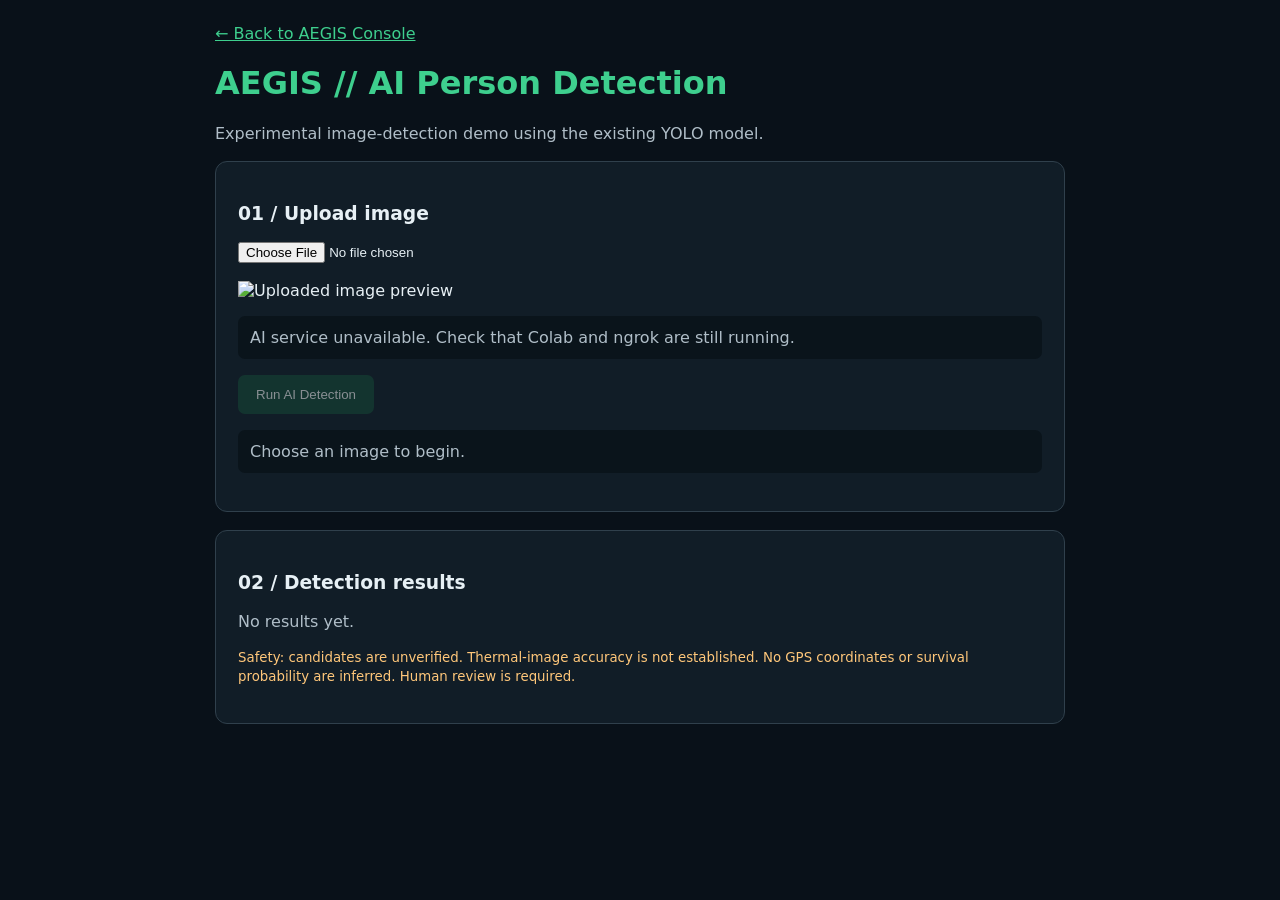
==== ai-detection.html @ dd6b2b3f "Create AI detection demo interface in HTML This HTML file provides a user interface for an AI person" ====
<!DOCTYPE html>
<html lang="en">
<head>
<meta charset="UTF-8">
<meta name="viewport" content="width=device-width, initial-scale=1">
<title>AEGIS | AI Detection Demo</title>
<style>
body{margin:0;background:#091119;color:#e7f0f5;font:16px system-ui,sans-serif;padding:24px}
main{max-width:850px;margin:auto}
.panel{background:#111d27;border:1px solid #30404c;border-radius:12px;padding:22px;margin:18px 0}
h1{color:#3ecf8e}p{color:#b0bec8}
button{background:#164c37;color:white;border:0;padding:12px 18px;border-radius:7px;cursor:pointer}
button:disabled{opacity:.5}
input{display:block;margin:16px 0;max-width:100%}
img{max-width:100%;max-height:450px;display:block;margin-top:18px}
.status{padding:12px;background:#0a141b;border-radius:7px;overflow-wrap:anywhere}
.candidate{border:1px solid #6b502e;background:#211a10;padding:14px;margin:12px 0;border-radius:8px}
small{color:#ffc77a}code{overflow-wrap:anywhere}
</style>
</head>
<body>
<main>
<a href="index.html" style="color:#3ecf8e">← Back to AEGIS Console</a>
<h1>AEGIS // AI Person Detection</h1>
<p>Experimental image-detection demo using the existing YOLO model.</p>

<div class="panel">
<h3>01 / Upload image</h3>
<input id="file" type="file" accept="image/*">
<img id="preview" hidden alt="Uploaded image preview">
<p id="health" class="status">Checking AI service…</p>
<button id="run" disabled>Run AI Detection</button>
<p id="status" class="status">Choose an image to begin.</p>
</div>

<div class="panel">
<h3>02 / Detection results</h3>
<p id="summary">No results yet.</p>
<div id="results"></div>
<p><small>Safety: candidates are unverified. Thermal-image accuracy is not established. No GPS coordinates or survival probability are inferred. Human review is required.</small></p>
</div>
</main>

<script>
const API = "https://slam-slapping-gusty.ngrok-free.dev";
const fileInput = document.getElementById("file");
const preview = document.getElementById("preview");
const run = document.getElementById("run");
const statusEl = document.getElementById("status");
const healthEl = document.getElementById("health");
let chosenFile = null;

async function checkHealth() {
  try {
    const response = await fetch(API + "/health");
    if (!response.ok) throw new Error("HTTP " + response.status);
    const data = await response.json();
    healthEl.textContent = data.detector_loaded
      ? "AI service online · Person detector loaded"
      : "API online, but detector is unavailable.";
  } catch (e) {
    healthEl.textContent =
      "AI service unavailable. Check that Colab and ngrok are still running.";
  }
}

fileInput.addEventListener("change", () => {
  chosenFile = fileInput.files[0] || null;
  document.getElementById("results").replaceChildren();
  document.getElementById("summary").textContent = "No results yet.";

  if (!chosenFile) {
    run.disabled = true;
    preview.hidden = true;
    return;
  }
  if (!chosenFile.type.startsWith("image/") ||
      chosenFile.size > 12 * 1024 * 1024) {
    chosenFile = null;
    run.disabled = true;
    statusEl.textContent = "Choose an image under 12 MB.";
    return;
  }

  preview.src = URL.createObjectURL(chosenFile);
  preview.hidden = false;
  run.disabled = false;
  statusEl.textContent = "Image ready for analysis.";
});

run.addEventListener("click", async () => {
  if (!chosenFile) return;
  run.disabled = true;
  statusEl.textContent = "Running detector…";
  const form = new FormData();
  form.append("file", chosenFile);

  try {
    const response = await fetch(API + "/detect", {
      method: "POST",
      body: form
    });
    const data = await response.json();
    if (!response.ok) throw new Error(data.detail || "Request failed");

    document.getElementById("summary").textContent =
      `${data.detection_count} candidate(s) · Image ${data.image_width} × ${data.image_height}`;

    const results = document.getElementById("results");
    results.replaceChildren();

    if (!data.detections.length) {
      results.textContent =
        "No candidates returned. This does not prove the image contains no people.";
    }

    data.detections.forEach((item, index) => {
      const card = document.createElement("div");
      card.className = "candidate";

      const title = document.createElement("h3");
      title.textContent =
        `Candidate ${index + 1} — ${(item.confidence * 100).toFixed(2)}% confidence`;

      const box = document.createElement("p");
      box.textContent = "Bounding box (pixels): " +
        item.bbox_xyxy.map(n => Number(n).toFixed(1)).join(", ");

      const warning = document.createElement("small");
      warning.textContent = "Unverified candidate · human review required";

      card.append(title, box, warning);
      results.appendChild(card);
    });

    statusEl.textContent = data.warning ||
      "Detection complete. Review results manually.";
  } catch (error) {
    statusEl.textContent =
      "Detection failed: " + error.message +
      ". Check the Colab runtime, API and ngrok tunnel.";
  } finally {
    run.disabled = !chosenFile;
  }
});

checkHealth();
</script>
</body>
</html>
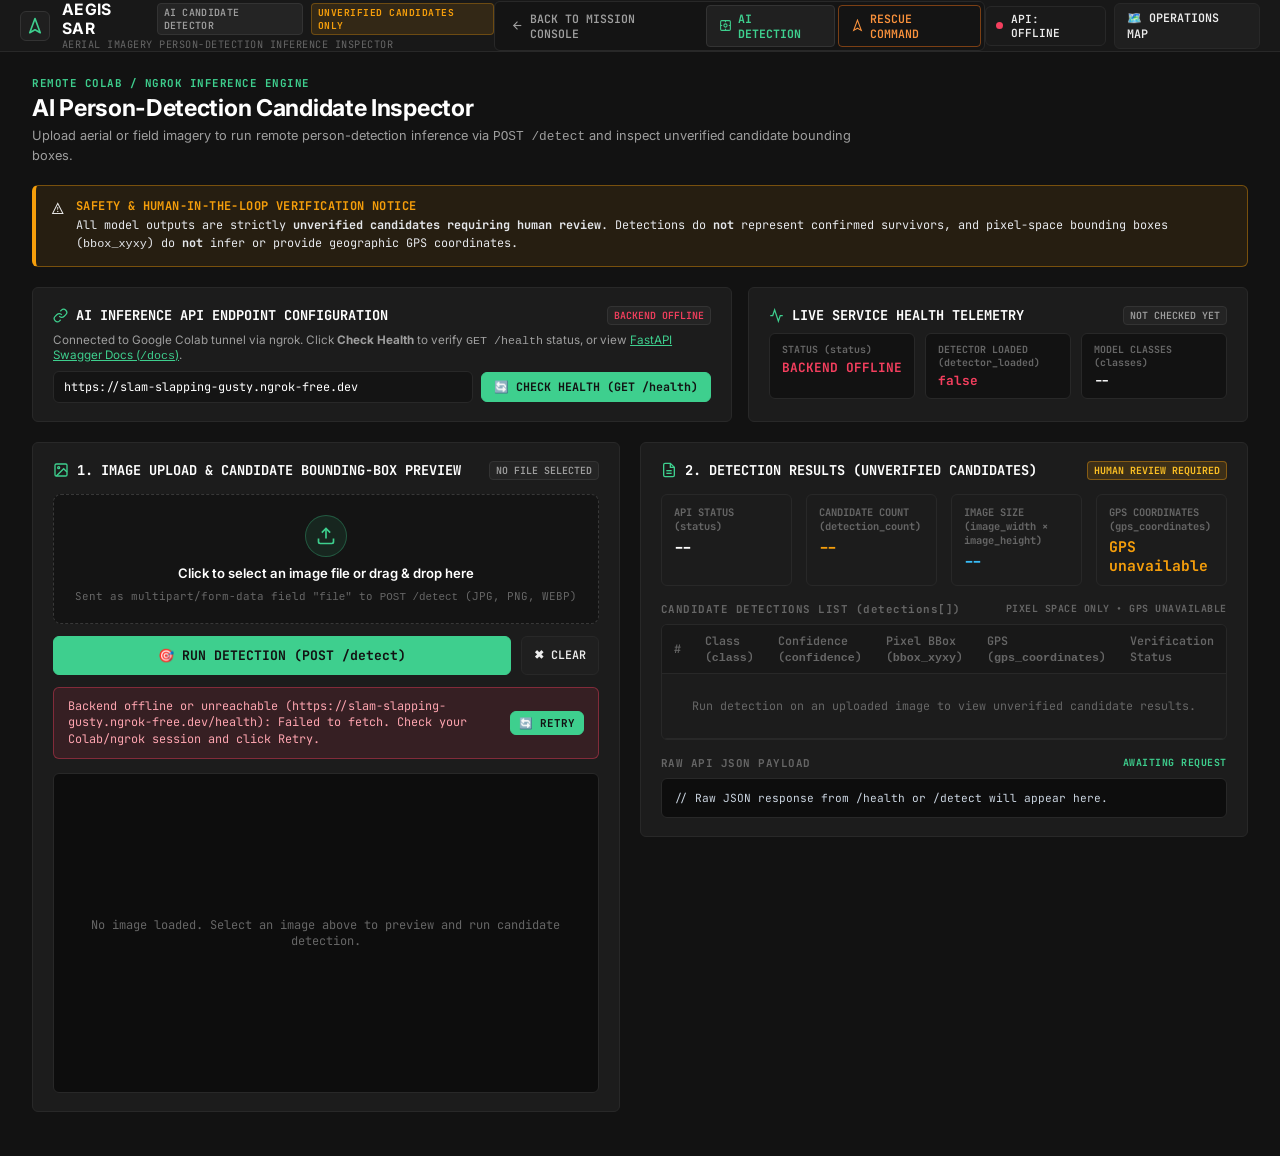
==== commit d23d2f13: "feat: integrate FastAPI YOLO AI person detection and multi-drone rescue command dashboard - Update i" ====
--- a/ai-detection.html
+++ b/ai-detection.html
@@ -1,151 +1,1054 @@
-
 <!DOCTYPE html>
 <html lang="en">
 <head>
-<meta charset="UTF-8">
-<meta name="viewport" content="width=device-width, initial-scale=1">
-<title>AEGIS | AI Detection Demo</title>
-<style>
-body{margin:0;background:#091119;color:#e7f0f5;font:16px system-ui,sans-serif;padding:24px}
-main{max-width:850px;margin:auto}
-.panel{background:#111d27;border:1px solid #30404c;border-radius:12px;padding:22px;margin:18px 0}
-h1{color:#3ecf8e}p{color:#b0bec8}
-button{background:#164c37;color:white;border:0;padding:12px 18px;border-radius:7px;cursor:pointer}
-button:disabled{opacity:.5}
-input{display:block;margin:16px 0;max-width:100%}
-img{max-width:100%;max-height:450px;display:block;margin-top:18px}
-.status{padding:12px;background:#0a141b;border-radius:7px;overflow-wrap:anywhere}
-.candidate{border:1px solid #6b502e;background:#211a10;padding:14px;margin:12px 0;border-radius:8px}
-small{color:#ffc77a}code{overflow-wrap:anywhere}
-</style>
+  <meta charset="UTF-8">
+  <meta name="viewport" content="width=device-width, initial-scale=1.0">
+  <title>AEGIS SAR Console | AI Candidate Detection Inspector</title>
+  <link rel="stylesheet" href="styles.css">
+  <link rel="icon" href="data:image/svg+xml,<svg xmlns='http://www.w3.org/2000/svg' viewBox='0 0 24 24' fill='%233ecf8e'><polygon points='12 2 19 21 12 17 5 21 12 2'/></svg>">
+  <style>
+    body {
+      overflow-y: auto;
+      height: auto;
+      min-height: 100vh;
+    }
+
+    .ai-page-wrapper {
+      max-width: 1380px;
+      width: 100%;
+      margin: 0 auto;
+      padding: 24px 32px 48px;
+      display: flex;
+      flex-direction: column;
+      gap: 20px;
+    }
+
+    /* Safety & Ethical Protocol Banner */
+    .safety-banner {
+      background: rgba(245, 158, 11, 0.09);
+      border: 1px solid rgba(245, 158, 11, 0.4);
+      border-left: 4px solid var(--accent-amber);
+      border-radius: 6px;
+      padding: 12px 16px;
+      display: flex;
+      align-items: flex-start;
+      gap: 12px;
+    }
+
+    .safety-banner-title {
+      font-size: 0.75rem;
+      font-weight: 700;
+      color: var(--accent-amber);
+      letter-spacing: 0.4px;
+      margin-bottom: 3px;
+    }
+
+    .safety-banner-desc {
+      font-size: 0.74rem;
+      color: #e5e7eb;
+      line-height: 1.5;
+    }
+
+    /* API Health & Endpoint Bar */
+    .api-connection-bar {
+      display: grid;
+      grid-template-columns: 1.4fr 1fr;
+      gap: 16px;
+      align-items: stretch;
+    }
+
+    @media (max-width: 980px) {
+      .api-connection-bar {
+        grid-template-columns: 1fr;
+      }
+    }
+
+    .endpoint-input-row {
+      display: flex;
+      gap: 8px;
+      align-items: center;
+      margin-top: 8px;
+    }
+
+    .health-metrics-grid {
+      display: grid;
+      grid-template-columns: repeat(3, 1fr);
+      gap: 10px;
+      margin-top: 8px;
+    }
+
+    .health-metric-box {
+      background: #121212;
+      border: 1px solid var(--border-subtle);
+      border-radius: 6px;
+      padding: 9px 12px;
+      display: flex;
+      flex-direction: column;
+      gap: 3px;
+    }
+
+    .health-metric-lbl {
+      font-size: 0.62rem;
+      color: var(--text-muted);
+      font-weight: 700;
+    }
+
+    .health-metric-val {
+      font-size: 0.8rem;
+      font-weight: 700;
+      color: #fff;
+      word-break: break-word;
+    }
+
+    /* Main Workspace Grid: Left Upload/Preview, Right Detection Results */
+    .detection-workspace-grid {
+      display: grid;
+      grid-template-columns: 1.15fr 1fr;
+      gap: 20px;
+      align-items: start;
+    }
+
+    @media (max-width: 1080px) {
+      .detection-workspace-grid {
+        grid-template-columns: 1fr;
+      }
+    }
+
+    /* Upload Dropzone */
+    .upload-dropzone {
+      border: 1.5px dashed #383838;
+      background: #141414;
+      border-radius: 8px;
+      padding: 20px;
+      text-align: center;
+      cursor: pointer;
+      transition: all 0.15s ease;
+      display: flex;
+      flex-direction: column;
+      align-items: center;
+      gap: 8px;
+    }
+
+    .upload-dropzone:hover,
+    .upload-dropzone.dragover {
+      border-color: var(--accent-emerald);
+      background: rgba(62, 207, 142, 0.05);
+    }
+
+    .upload-icon-circle {
+      width: 42px;
+      height: 42px;
+      border-radius: 50%;
+      background: rgba(62, 207, 142, 0.1);
+      border: 1px solid rgba(62, 207, 142, 0.3);
+      display: flex;
+      align-items: center;
+      justify-content: center;
+      color: var(--accent-emerald);
+    }
+
+    /* Preview & Bounding Box Canvas Stage */
+    .preview-stage-container {
+      margin-top: 14px;
+      background: #0d0d0d;
+      border: 1px solid var(--border-subtle);
+      border-radius: 6px;
+      min-height: 320px;
+      max-height: 560px;
+      position: relative;
+      display: flex;
+      align-items: center;
+      justify-content: center;
+      overflow: hidden;
+      padding: 8px;
+    }
+
+    .preview-canvas-wrap {
+      position: relative;
+      display: inline-block;
+      max-width: 100%;
+    }
+
+    #imagePreviewEl {
+      display: none;
+      max-width: 100%;
+      max-height: 520px;
+      width: auto;
+      height: auto;
+      border-radius: 4px;
+      vertical-align: middle;
+    }
+
+    #bboxOverlayCanvas {
+      position: absolute;
+      top: 0;
+      left: 0;
+      width: 100%;
+      height: 100%;
+      pointer-events: none;
+    }
+
+    .preview-empty-placeholder {
+      color: var(--text-muted);
+      font-size: 0.75rem;
+      text-align: center;
+      padding: 40px 20px;
+    }
+
+    /* Status & Alert Boxes */
+    .status-banner {
+      margin-top: 12px;
+      padding: 10px 14px;
+      border-radius: 6px;
+      font-size: 0.74rem;
+      display: none;
+      align-items: center;
+      gap: 10px;
+      line-height: 1.4;
+    }
+
+    .status-banner.loading {
+      display: flex;
+      background: rgba(59, 130, 246, 0.1);
+      border: 1px solid rgba(59, 130, 246, 0.35);
+      color: #93c5fd;
+    }
+
+    .status-banner.error {
+      display: flex;
+      background: rgba(244, 63, 94, 0.12);
+      border: 1px solid rgba(244, 63, 94, 0.4);
+      color: #fda4af;
+    }
+
+    .status-banner.success {
+      display: flex;
+      background: rgba(16, 185, 129, 0.1);
+      border: 1px solid rgba(16, 185, 129, 0.35);
+      color: #6ee7b7;
+    }
+
+    .spinner-ring {
+      width: 14px;
+      height: 14px;
+      border: 2px solid rgba(147, 197, 253, 0.3);
+      border-top-color: #60a5fa;
+      border-radius: 50%;
+      animation: spin 0.75s linear infinite;
+      flex-shrink: 0;
+    }
+
+    @keyframes spin {
+      to { transform: rotate(360deg); }
+    }
+
+    /* API Warning Callout from /detect response */
+    .api-response-warning {
+      background: rgba(245, 158, 11, 0.12);
+      border: 1px solid rgba(245, 158, 11, 0.35);
+      border-radius: 6px;
+      padding: 10px 12px;
+      font-size: 0.72rem;
+      color: #fcd34d;
+      margin-bottom: 14px;
+      display: none;
+    }
+
+    .candidate-badge {
+      display: inline-block;
+      padding: 2px 6px;
+      border-radius: 4px;
+      font-size: 0.62rem;
+      font-weight: 700;
+      background: rgba(245, 158, 11, 0.15);
+      border: 1px solid rgba(245, 158, 11, 0.4);
+      color: #fbbf24;
+    }
+
+    .raw-json-box {
+      background: #0d0d0d;
+      border: 1px solid var(--border-subtle);
+      border-radius: 6px;
+      padding: 12px;
+      font-size: 0.7rem;
+      color: #cbd5e1;
+      max-height: 260px;
+      overflow-y: auto;
+      white-space: pre-wrap;
+      word-break: break-word;
+      margin-top: 8px;
+    }
+  </style>
 </head>
 <body>
-<main>
-<a href="index.html" style="color:#3ecf8e">← Back to AEGIS Console</a>
-<h1>AEGIS // AI Person Detection</h1>
-<p>Experimental image-detection demo using the existing YOLO model.</p>
-
-<div class="panel">
-<h3>01 / Upload image</h3>
-<input id="file" type="file" accept="image/*">
-<img id="preview" hidden alt="Uploaded image preview">
-<p id="health" class="status">Checking AI service…</p>
-<button id="run" disabled>Run AI Detection</button>
-<p id="status" class="status">Choose an image to begin.</p>
-</div>
-
-<div class="panel">
-<h3>02 / Detection results</h3>
-<p id="summary">No results yet.</p>
-<div id="results"></div>
-<p><small>Safety: candidates are unverified. Thermal-image accuracy is not established. No GPS coordinates or survival probability are inferred. Human review is required.</small></p>
-</div>
-</main>
-
-<script>
-const API = "https://slam-slapping-gusty.ngrok-free.dev";
-const fileInput = document.getElementById("file");
-const preview = document.getElementById("preview");
-const run = document.getElementById("run");
-const statusEl = document.getElementById("status");
-const healthEl = document.getElementById("health");
-let chosenFile = null;
-
-async function checkHealth() {
-  try {
-    const response = await fetch(API + "/health");
-    if (!response.ok) throw new Error("HTTP " + response.status);
-    const data = await response.json();
-    healthEl.textContent = data.detector_loaded
-      ? "AI service online · Person detector loaded"
-      : "API online, but detector is unavailable.";
-  } catch (e) {
-    healthEl.textContent =
-      "AI service unavailable. Check that Colab and ngrok are still running.";
-  }
-}
-
-fileInput.addEventListener("change", () => {
-  chosenFile = fileInput.files[0] || null;
-  document.getElementById("results").replaceChildren();
-  document.getElementById("summary").textContent = "No results yet.";
-
-  if (!chosenFile) {
-    run.disabled = true;
-    preview.hidden = true;
-    return;
-  }
-  if (!chosenFile.type.startsWith("image/") ||
-      chosenFile.size > 12 * 1024 * 1024) {
-    chosenFile = null;
-    run.disabled = true;
-    statusEl.textContent = "Choose an image under 12 MB.";
-    return;
-  }
-
-  preview.src = URL.createObjectURL(chosenFile);
-  preview.hidden = false;
-  run.disabled = false;
-  statusEl.textContent = "Image ready for analysis.";
-});
-
-run.addEventListener("click", async () => {
-  if (!chosenFile) return;
-  run.disabled = true;
-  statusEl.textContent = "Running detector…";
-  const form = new FormData();
-  form.append("file", chosenFile);
-
-  try {
-    const response = await fetch(API + "/detect", {
-      method: "POST",
-      body: form
+
+  <!-- ======================================================== -->
+  <!-- TOP CONSOLE NAVIGATION HEADER (CONSISTENT WITH AEGIS)    -->
+  <!-- ======================================================== -->
+  <header class="console-header">
+    <div class="header-brand">
+      <div class="brand-logo">
+        <svg width="18" height="18" viewBox="0 0 24 24" fill="none" stroke="#3ecf8e" stroke-width="2.2" stroke-linecap="round" stroke-linejoin="round">
+          <polygon points="12 2 19 21 12 17 5 21 12 2"></polygon>
+        </svg>
+      </div>
+      <div>
+        <div class="brand-title">
+          AEGIS SAR
+          <span class="badge-subtle mono">AI CANDIDATE DETECTOR</span>
+          <span class="badge-demo mono">UNVERIFIED CANDIDATES ONLY</span>
+        </div>
+        <div class="brand-subtitle mono">
+          AERIAL IMAGERY PERSON-DETECTION INFERENCE INSPECTOR
+        </div>
+      </div>
+    </div>
+
+    <nav class="nav-tabs mono">
+      <a href="index.html" class="nav-tab" style="text-decoration: none;">
+        <svg width="13" height="13" viewBox="0 0 24 24" fill="none" stroke="currentColor" stroke-width="2"><line x1="19" y1="12" x2="5" y2="12"/><polyline points="12 19 5 12 12 5"/></svg>
+        BACK TO MISSION CONSOLE
+      </a>
+      <span class="nav-tab active" style="cursor: default;">
+        <svg width="13" height="13" viewBox="0 0 24 24" fill="none" stroke="currentColor" stroke-width="2"><rect x="3" y="3" width="18" height="18" rx="2"/><circle cx="12" cy="12" r="3"/><path d="M12 3v3M12 18v3M3 12h3M18 12h3"/></svg>
+        AI DETECTION
+      </span>
+      <a href="rescue-command.html" class="nav-tab" style="text-decoration: none; border-color: rgba(249, 115, 22, 0.45); color: #fb923c;">
+        <svg width="13" height="13" viewBox="0 0 24 24" fill="none" stroke="currentColor" stroke-width="2"><polygon points="12 2 19 21 12 17 5 21 12 2"/></svg>
+        RESCUE COMMAND
+      </a>
+    </nav>
+
+    <div class="header-actions">
+      <div class="operator-profile-btn mono" style="cursor: default;">
+        <div id="headerApiDot" class="status-indicator-green" style="background: var(--accent-amber);"></div>
+        <span id="headerApiStatusText">API: CHECKING...</span>
+      </div>
+      <a href="index.html" class="btn-console mono" style="text-decoration: none;">
+        🗺️ OPERATIONS MAP
+      </a>
+    </div>
+  </header>
+
+  <!-- ======================================================== -->
+  <!-- MAIN AI DETECTION CONTENT                                -->
+  <!-- ======================================================== -->
+  <main class="ai-page-wrapper">
+
+    <!-- Page Title Header -->
+    <div class="page-header" style="margin-bottom: 0;">
+      <div class="page-tag mono">REMOTE COLAB / NGROK INFERENCE ENGINE</div>
+      <h1 class="page-title">AI Person-Detection Candidate Inspector</h1>
+      <p class="page-subtitle">
+        Upload aerial or field imagery to run remote person-detection inference via <code>POST /detect</code> and inspect unverified candidate bounding boxes.
+      </p>
+    </div>
+
+    <!-- Mandatory Safety & Operational Disclaimer Banner -->
+    <div class="safety-banner mono">
+      <div style="font-size: 1.2rem; line-height: 1;">⚠️</div>
+      <div>
+        <div class="safety-banner-title">SAFETY &amp; HUMAN-IN-THE-LOOP VERIFICATION NOTICE</div>
+        <div class="safety-banner-desc">
+          All model outputs are strictly <strong>unverified candidates requiring human review</strong>. Detections do <strong>not</strong> represent confirmed survivors, and pixel-space bounding boxes (<code>bbox_xyxy</code>) do <strong>not</strong> infer or provide geographic GPS coordinates.
+        </div>
+      </div>
+    </div>
+
+    <!-- API Connection & Health Check Panel (GET /health) -->
+    <div class="api-connection-bar">
+      <div class="console-card" style="margin-bottom: 0;">
+        <div class="console-card-header" style="margin-bottom: 8px;">
+          <span class="console-card-title mono">
+            <svg width="15" height="15" viewBox="0 0 24 24" fill="none" stroke="#3ecf8e" stroke-width="2"><path d="M10 13a5 5 0 0 0 7.54.54l3-3a5 5 0 0 0-7.07-7.07l-1.72 1.71"/><path d="M14 11a5 5 0 0 0-7.54-.54l-3 3a5 5 0 0 0 7.07 7.07l1.71-1.71"/></svg>
+            AI INFERENCE API ENDPOINT CONFIGURATION
+          </span>
+          <span class="badge-subtle mono" id="healthHttpBadge">GET /health</span>
+        </div>
+        <p style="font-size: 0.73rem; color: var(--text-secondary);">
+          Connected to Google Colab tunnel via ngrok. Click <strong>Check Health</strong> to verify <code>GET /health</code> status, or view <a href="https://slam-slapping-gusty.ngrok-free.dev/docs" id="apiDocsLink" target="_blank" rel="noopener noreferrer" style="color: var(--accent-emerald); text-decoration: underline;">FastAPI Swagger Docs (<code>/docs</code>)</a>.
+        </p>
+        <div class="endpoint-input-row mono">
+          <input
+            type="url"
+            id="apiBaseUrlInput"
+            class="planner-field-input mono"
+            style="flex: 1;"
+            value="https://slam-slapping-gusty.ngrok-free.dev"
+            placeholder="https://slam-slapping-gusty.ngrok-free.dev"
+          >
+          <button type="button" class="btn-console primary mono" id="btnCheckHealth">
+            🔄 CHECK HEALTH (GET /health)
+          </button>
+        </div>
+      </div>
+
+      <div class="console-card" style="margin-bottom: 0;">
+        <div class="console-card-header" style="margin-bottom: 6px;">
+          <span class="console-card-title mono">
+            <svg width="15" height="15" viewBox="0 0 24 24" fill="none" stroke="#3ecf8e" stroke-width="2"><polyline points="22 12 18 12 15 21 9 3 6 12 2 12"/></svg>
+            LIVE SERVICE HEALTH TELEMETRY
+          </span>
+          <span class="badge-subtle mono" id="healthLastChecked">NOT CHECKED YET</span>
+        </div>
+
+        <div class="health-metrics-grid mono">
+          <div class="health-metric-box">
+            <span class="health-metric-lbl">STATUS (status)</span>
+            <span class="health-metric-val" id="healthStatusVal">--</span>
+          </div>
+          <div class="health-metric-box">
+            <span class="health-metric-lbl">DETECTOR LOADED (detector_loaded)</span>
+            <span class="health-metric-val" id="healthDetectorLoadedVal">--</span>
+          </div>
+          <div class="health-metric-box">
+            <span class="health-metric-lbl">MODEL CLASSES (classes)</span>
+            <span class="health-metric-val" id="healthClassesVal">--</span>
+          </div>
+        </div>
+      </div>
+    </div>
+
+    <!-- Main Detection Workspace -->
+    <div class="detection-workspace-grid">
+
+      <!-- LEFT COLUMN: Image Upload, Action Controls & Annotated Preview -->
+      <div class="console-card" style="margin-bottom: 0;">
+        <div class="console-card-header">
+          <span class="console-card-title mono">
+            <svg width="16" height="16" viewBox="0 0 24 24" fill="none" stroke="#3ecf8e" stroke-width="2"><rect x="3" y="3" width="18" height="18" rx="2"/><circle cx="8.5" cy="8.5" r="1.5"/><polyline points="21 15 16 10 5 21"/></svg>
+            1. IMAGE UPLOAD &amp; CANDIDATE BOUNDING-BOX PREVIEW
+          </span>
+          <span class="badge-subtle mono" id="selectedFileMetaBadge">NO FILE SELECTED</span>
+        </div>
+
+        <!-- File Input & Drag-and-Drop Zone -->
+        <input type="file" id="imageFileInput" accept="image/*" style="display: none;">
+        <div class="upload-dropzone" id="uploadDropzone">
+          <div class="upload-icon-circle">
+            <svg width="20" height="20" viewBox="0 0 24 24" fill="none" stroke="currentColor" stroke-width="2"><path d="M21 15v4a2 2 0 0 1-2 2H5a2 2 0 0 1-2-2v-4"/><polyline points="17 8 12 3 7 8"/><line x1="12" y1="3" x2="12" y2="15"/></svg>
+          </div>
+          <div style="font-size: 0.82rem; font-weight: 600; color: #fff;">
+            Click to select an image file or drag &amp; drop here
+          </div>
+          <div class="mono" style="font-size: 0.68rem; color: var(--text-muted);">
+            Sent as multipart/form-data field <code>"file"</code> to <code>POST /detect</code> (JPG, PNG, WEBP)
+          </div>
+        </div>
+
+        <!-- Action Buttons -->
+        <div style="display: flex; gap: 10px; margin-top: 12px;">
+          <button type="button" class="btn-console primary large mono" id="btnRunDetection" style="flex: 1; justify-content: center;" disabled>
+            🎯 RUN DETECTION (POST /detect)
+          </button>
+          <button type="button" class="btn-console mono" id="btnClearDetection" disabled>
+            ✖ CLEAR
+          </button>
+        </div>
+
+        <!-- Loading / Error / Offline / Status Message Banner with Retry Action -->
+        <div id="detectionStatusBanner" class="status-banner mono" style="justify-content: space-between; gap: 12px;">
+          <div style="display: flex; align-items: center; gap: 10px; flex: 1;">
+            <div id="statusSpinner" class="spinner-ring" style="display: none;"></div>
+            <span id="detectionStatusText"></span>
+          </div>
+          <button type="button" class="btn-console primary small mono" id="btnStatusRetry" style="display: none; white-space: nowrap;">
+            🔄 RETRY
+          </button>
+        </div>
+
+        <!-- Image Preview + Bounding-Box Canvas Overlay -->
+        <div class="preview-stage-container" id="previewStageContainer">
+          <div id="previewEmptyText" class="preview-empty-placeholder mono">
+            No image loaded. Select an image above to preview and run candidate detection.
+          </div>
+          <div class="preview-canvas-wrap" id="previewCanvasWrap" style="display: none;">
+            <img id="imagePreviewEl" alt="Uploaded SAR inspection preview">
+            <canvas id="bboxOverlayCanvas"></canvas>
+          </div>
+        </div>
+      </div>
+
+      <!-- RIGHT COLUMN: Structured API Response & Unverified Candidates Table -->
+      <div class="console-card" style="margin-bottom: 0;">
+        <div class="console-card-header">
+          <span class="console-card-title mono">
+            <svg width="16" height="16" viewBox="0 0 24 24" fill="none" stroke="#3ecf8e" stroke-width="2"><path d="M14 2H6a2 2 0 0 0-2 2v16a2 2 0 0 0 2 2h12a2 2 0 0 0 2-2V8z"/><polyline points="14 2 14 8 20 8"/><line x1="16" y1="13" x2="8" y2="13"/><line x1="16" y1="17" x2="8" y2="17"/></svg>
+            2. DETECTION RESULTS (UNVERIFIED CANDIDATES)
+          </span>
+          <span class="candidate-badge mono">HUMAN REVIEW REQUIRED</span>
+        </div>
+
+        <!-- API Warning Field Display (populated from response.warning) -->
+        <div id="apiWarningBox" class="api-response-warning mono"></div>
+
+        <!-- Top-level Response Metrics from POST /detect -->
+        <div class="kpi-row-grid mono" style="grid-template-columns: repeat(4, 1fr); margin-bottom: 16px;">
+          <div class="kpi-card" style="padding: 10px 12px;">
+            <span class="kpi-lbl">API STATUS (status)</span>
+            <span class="kpi-val" id="resStatusVal" style="font-size: 0.98rem; color: #fff;">--</span>
+          </div>
+          <div class="kpi-card" style="padding: 10px 12px;">
+            <span class="kpi-lbl">CANDIDATE COUNT (detection_count)</span>
+            <span class="kpi-val" id="resCountVal" style="font-size: 0.98rem; color: var(--accent-amber);">--</span>
+          </div>
+          <div class="kpi-card" style="padding: 10px 12px;">
+            <span class="kpi-lbl">IMAGE SIZE (image_width × image_height)</span>
+            <span class="kpi-val" id="resDimensionsVal" style="font-size: 0.98rem; color: #38bdf8;">--</span>
+          </div>
+          <div class="kpi-card" style="padding: 10px 12px;">
+            <span class="kpi-lbl">GPS COORDINATES (gps_coordinates)</span>
+            <span class="kpi-val" id="resGpsVal" style="font-size: 0.92rem; color: var(--accent-amber);">GPS unavailable</span>
+          </div>
+        </div>
+
+        <!-- Detections Table -->
+        <div class="section-label mono" style="display: flex; justify-content: space-between; align-items: center;">
+          <span>CANDIDATE DETECTIONS LIST (detections[])</span>
+          <span style="color: var(--text-muted); font-size: 0.62rem;">PIXEL SPACE ONLY • GPS UNAVAILABLE</span>
+        </div>
+
+        <div style="max-height: 310px; overflow-y: auto; border: 1px solid var(--border-subtle); border-radius: 6px;">
+          <table class="data-table mono" style="margin-top: 0;">
+            <thead>
+              <tr>
+                <th>#</th>
+                <th>Class (<code>class</code>)</th>
+                <th>Confidence (<code>confidence</code>)</th>
+                <th>Pixel BBox (<code>bbox_xyxy</code>)</th>
+                <th>GPS (<code>gps_coordinates</code>)</th>
+                <th>Verification Status</th>
+              </tr>
+            </thead>
+            <tbody id="detectionsTableBody">
+              <tr>
+                <td colspan="6" style="text-align: center; padding: 24px; color: var(--text-muted);">
+                  Run detection on an uploaded image to view unverified candidate results.
+                </td>
+              </tr>
+            </tbody>
+          </table>
+        </div>
+
+        <!-- Raw API JSON Response Inspector -->
+        <div style="margin-top: 16px;">
+          <div class="section-label mono" style="display: flex; justify-content: space-between; align-items: center;">
+            <span>RAW API JSON PAYLOAD</span>
+            <span id="rawEndpointSourceLabel" style="color: var(--accent-emerald); font-size: 0.62rem;">AWAITING REQUEST</span>
+          </div>
+          <pre id="rawJsonOutput" class="raw-json-box mono">// Raw JSON response from /health or /detect will appear here.</pre>
+        </div>
+      </div>
+
+    </div>
+  </main>
+
+  <script>
+    /**
+     * AEGIS SAR AI Candidate Detection Client
+     * Connects to Google Colab FastAPI service via ngrok:
+     * - GET  /health -> { status, detector_loaded, classes }
+     * - POST /detect -> FormData("file") -> { status, image_width, image_height, detections: [{ class, confidence, bbox_xyxy }], detection_count, gps_coordinates, warning }
+     */
+    const apiBaseUrlInput = document.getElementById('apiBaseUrlInput');
+    const apiDocsLink = document.getElementById('apiDocsLink');
+    const btnCheckHealth = document.getElementById('btnCheckHealth');
+    const headerApiDot = document.getElementById('headerApiDot');
+    const headerApiStatusText = document.getElementById('headerApiStatusText');
+    const healthHttpBadge = document.getElementById('healthHttpBadge');
+    const healthLastChecked = document.getElementById('healthLastChecked');
+    const healthStatusVal = document.getElementById('healthStatusVal');
+    const healthDetectorLoadedVal = document.getElementById('healthDetectorLoadedVal');
+    const healthClassesVal = document.getElementById('healthClassesVal');
+
+    const imageFileInput = document.getElementById('imageFileInput');
+    const uploadDropzone = document.getElementById('uploadDropzone');
+    const selectedFileMetaBadge = document.getElementById('selectedFileMetaBadge');
+    const btnRunDetection = document.getElementById('btnRunDetection');
+    const btnClearDetection = document.getElementById('btnClearDetection');
+    const detectionStatusBanner = document.getElementById('detectionStatusBanner');
+    const statusSpinner = document.getElementById('statusSpinner');
+    const detectionStatusText = document.getElementById('detectionStatusText');
+    const btnStatusRetry = document.getElementById('btnStatusRetry');
+
+    const previewEmptyText = document.getElementById('previewEmptyText');
+    const previewCanvasWrap = document.getElementById('previewCanvasWrap');
+    const imagePreviewEl = document.getElementById('imagePreviewEl');
+    const bboxOverlayCanvas = document.getElementById('bboxOverlayCanvas');
+
+    const apiWarningBox = document.getElementById('apiWarningBox');
+    const resStatusVal = document.getElementById('resStatusVal');
+    const resCountVal = document.getElementById('resCountVal');
+    const resDimensionsVal = document.getElementById('resDimensionsVal');
+    const resGpsVal = document.getElementById('resGpsVal');
+    const detectionsTableBody = document.getElementById('detectionsTableBody');
+    const rawJsonOutput = document.getElementById('rawJsonOutput');
+    const rawEndpointSourceLabel = document.getElementById('rawEndpointSourceLabel');
+
+    let selectedImageFile = null;
+    let lastDetectionResponse = null;
+    let pendingRetryAction = null;
+
+    function getCleanBaseUrl() {
+      const url = (apiBaseUrlInput.value || '').trim().replace(/\/+$/, '');
+      if (apiDocsLink && url) {
+        apiDocsLink.href = `${url}/docs`;
+      }
+      return url;
+    }
+
+    function setStatusBanner(type, message, showSpinner = false, retryCallback = null) {
+      pendingRetryAction = retryCallback;
+      if (!type) {
+        detectionStatusBanner.className = 'status-banner mono';
+        detectionStatusBanner.style.display = 'none';
+        if (btnStatusRetry) btnStatusRetry.style.display = 'none';
+        return;
+      }
+      detectionStatusBanner.className = `status-banner ${type} mono`;
+      detectionStatusBanner.style.display = 'flex';
+      statusSpinner.style.display = showSpinner ? 'inline-block' : 'none';
+      detectionStatusText.textContent = message;
+      if (btnStatusRetry) {
+        btnStatusRetry.style.display = typeof retryCallback === 'function' ? 'inline-flex' : 'none';
+      }
+    }
+
+    function formatGpsField(gpsValue) {
+      if (gpsValue === null || gpsValue === undefined || gpsValue === '') {
+        return 'GPS unavailable';
+      }
+      if (typeof gpsValue === 'object') {
+        const lat = gpsValue.lat ?? gpsValue.latitude;
+        const lon = gpsValue.lon ?? gpsValue.lng ?? gpsValue.longitude;
+        if (typeof lat === 'number' && typeof lon === 'number') {
+          return `${lat.toFixed(5)}, ${lon.toFixed(5)}`;
+        }
+      }
+      return String(gpsValue);
+    }
+
+    /**
+     * 1. Check API Health (GET /health)
+     */
+    async function checkApiHealth() {
+      const baseUrl = getCleanBaseUrl();
+      if (!baseUrl) {
+        setStatusBanner('error', 'Please enter a valid API Base URL.');
+        return;
+      }
+
+      btnCheckHealth.disabled = true;
+      btnCheckHealth.textContent = '⏳ CHECKING...';
+      headerApiDot.style.background = 'var(--accent-amber)';
+      headerApiStatusText.textContent = 'API: CHECKING...';
+      healthHttpBadge.textContent = 'CONNECTING...';
+
+      try {
+        const response = await fetch(`${baseUrl}/health`, {
+          method: 'GET',
+          headers: {
+            'Accept': 'application/json',
+            'ngrok-skip-browser-warning': 'true'
+          }
+        });
+
+        const rawText = await response.text();
+        let data;
+        try {
+          data = JSON.parse(rawText);
+        } catch {
+          throw new Error('Backend returned non-JSON response (ngrok tunnel may be offline or disconnected).');
+        }
+
+        rawEndpointSourceLabel.textContent = `GET ${baseUrl}/health (HTTP ${response.status})`;
+        rawJsonOutput.textContent = JSON.stringify(data, null, 2);
+
+        if (!response.ok) {
+          throw new Error(`HTTP ${response.status}: ${JSON.stringify(data)}`);
+        }
+
+        // Populate exact fields returned by GET /health: status, detector_loaded, classes
+        healthStatusVal.textContent = data.status !== undefined ? String(data.status) : 'unknown';
+        healthStatusVal.style.color = data.status === 'running' ? 'var(--accent-emerald)' : 'var(--accent-amber)';
+
+        healthDetectorLoadedVal.textContent = data.detector_loaded !== undefined ? String(data.detector_loaded) : 'unknown';
+        healthDetectorLoadedVal.style.color = data.detector_loaded === true ? 'var(--accent-emerald)' : 'var(--accent-red)';
+
+        if (data.classes && typeof data.classes === 'object') {
+          const formattedClasses = Object.entries(data.classes)
+            .map(([id, label]) => `${id}: ${label}`)
+            .join(', ');
+          healthClassesVal.textContent = formattedClasses || JSON.stringify(data.classes);
+        } else {
+          healthClassesVal.textContent = data.classes !== undefined ? String(data.classes) : '--';
+        }
+
+        const nowStr = new Date().toLocaleTimeString();
+        healthLastChecked.textContent = `ONLINE @ ${nowStr}`;
+        healthHttpBadge.textContent = `HTTP ${response.status} OK`;
+        healthHttpBadge.style.color = 'var(--accent-emerald)';
+
+        headerApiDot.style.background = 'var(--accent-emerald)';
+        headerApiStatusText.textContent = `API: ${String(data.status || 'ONLINE').toUpperCase()}`;
+
+        if (detectionStatusBanner.classList.contains('error')) {
+          setStatusBanner(null, '');
+        }
+      } catch (err) {
+        healthStatusVal.textContent = 'BACKEND OFFLINE';
+        healthStatusVal.style.color = 'var(--accent-red)';
+        healthDetectorLoadedVal.textContent = 'false';
+        healthDetectorLoadedVal.style.color = 'var(--accent-red)';
+        healthClassesVal.textContent = '--';
+        healthHttpBadge.textContent = 'BACKEND OFFLINE';
+        healthHttpBadge.style.color = 'var(--accent-red)';
+        headerApiDot.style.background = 'var(--accent-red)';
+        headerApiStatusText.textContent = 'API: OFFLINE';
+        setStatusBanner(
+          'error',
+          `Backend offline or unreachable (${baseUrl}/health): ${err.message}. Check your Colab/ngrok session and click Retry.`,
+          false,
+          checkApiHealth
+        );
+      } finally {
+        btnCheckHealth.disabled = false;
+        btnCheckHealth.textContent = '🔄 CHECK HEALTH (GET /health)';
+      }
+    }
+
+    /**
+     * 2. Handle Image Selection & Local Preview
+     */
+    function handleFileSelected(file) {
+      if (!file) return;
+      if (!file.type.startsWith('image/')) {
+        setStatusBanner('error', 'Selected file is not a valid image. Please upload a JPG, PNG, or WEBP image.');
+        return;
+      }
+
+      selectedImageFile = file;
+      lastDetectionResponse = null;
+
+      const sizeKb = (file.size / 1024).toFixed(1);
+      selectedFileMetaBadge.textContent = `${file.name} (${sizeKb} KB)`;
+      selectedFileMetaBadge.style.color = 'var(--accent-emerald)';
+
+      btnRunDetection.disabled = false;
+      btnClearDetection.disabled = false;
+
+      // Clear previous overlay & results
+      clearOverlayCanvas();
+      setStatusBanner(null, '');
+
+      const reader = new FileReader();
+      reader.onload = (e) => {
+        imagePreviewEl.onload = () => {
+          previewEmptyText.style.display = 'none';
+          previewCanvasWrap.style.display = 'inline-block';
+          imagePreviewEl.style.display = 'block';
+          syncCanvasSizeToImage();
+        };
+        imagePreviewEl.src = e.target.result;
+      };
+      reader.readAsDataURL(file);
+    }
+
+    function syncCanvasSizeToImage() {
+      if (!imagePreviewEl || !bboxOverlayCanvas) return;
+      const rect = imagePreviewEl.getBoundingClientRect();
+      bboxOverlayCanvas.width = Math.round(rect.width) || imagePreviewEl.clientWidth || 1;
+      bboxOverlayCanvas.height = Math.round(rect.height) || imagePreviewEl.clientHeight || 1;
+      if (lastDetectionResponse) {
+        drawCandidateBoundingBoxes(lastDetectionResponse);
+      }
+    }
+
+    function clearOverlayCanvas() {
+      const ctx = bboxOverlayCanvas.getContext('2d');
+      if (ctx) {
+        ctx.clearRect(0, 0, bboxOverlayCanvas.width, bboxOverlayCanvas.height);
+      }
+    }
+
+    function clearSelectionAndResults() {
+      selectedImageFile = null;
+      lastDetectionResponse = null;
+      imageFileInput.value = '';
+      imagePreviewEl.src = '';
+      imagePreviewEl.style.display = 'none';
+      previewCanvasWrap.style.display = 'none';
+      previewEmptyText.style.display = 'block';
+      clearOverlayCanvas();
+
+      selectedFileMetaBadge.textContent = 'NO FILE SELECTED';
+      selectedFileMetaBadge.style.color = '';
+      btnRunDetection.disabled = true;
+      btnClearDetection.disabled = true;
+
+      apiWarningBox.style.display = 'none';
+      resStatusVal.textContent = '--';
+      resCountVal.textContent = '--';
+      resDimensionsVal.textContent = '--';
+      resGpsVal.textContent = 'GPS unavailable';
+      detectionsTableBody.innerHTML = `
+        <tr>
+          <td colspan="6" style="text-align: center; padding: 24px; color: var(--text-muted);">
+            Run detection on an uploaded image to view unverified candidate results.
+          </td>
+        </tr>
+      `;
+      setStatusBanner(null, '');
+    }
+
+    /**
+     * 3. Run Detection (POST /detect with FormData field "file")
+     * Do NOT manually set the multipart Content-Type header; browser sets boundary automatically.
+     */
+    async function runDetection() {
+      if (!selectedImageFile) {
+        setStatusBanner('error', 'Please select an image first.');
+        return;
+      }
+
+      const baseUrl = getCleanBaseUrl();
+      if (!baseUrl) {
+        setStatusBanner('error', 'Please enter a valid API Base URL.');
+        return;
+      }
+
+      btnRunDetection.disabled = true;
+      btnRunDetection.textContent = '⏳ RUNNING DETECTION...';
+      setStatusBanner('loading', `Uploading "${selectedImageFile.name}" to POST ${baseUrl}/detect (field: "file")...`, true);
+
+      try {
+        const formData = new FormData();
+        formData.append('file', selectedImageFile);
+
+        const response = await fetch(`${baseUrl}/detect`, {
+          method: 'POST',
+          headers: {
+            'Accept': 'application/json',
+            'ngrok-skip-browser-warning': 'true'
+          },
+          body: formData
+        });
+
+        const rawText = await response.text();
+        let data;
+        try {
+          data = JSON.parse(rawText);
+        } catch {
+          throw new Error('Backend returned non-JSON response. The ngrok tunnel may have disconnected.');
+        }
+
+        rawEndpointSourceLabel.textContent = `POST ${baseUrl}/detect (HTTP ${response.status})`;
+        rawJsonOutput.textContent = JSON.stringify(data, null, 2);
+
+        if (!response.ok) {
+          const detailMsg = data && data.detail ? JSON.stringify(data.detail) : `HTTP ${response.status}`;
+          throw new Error(detailMsg);
+        }
+
+        lastDetectionResponse = data;
+        renderDetectionResponse(data);
+
+        const count = typeof data.detection_count === 'number'
+          ? data.detection_count
+          : (Array.isArray(data.detections) ? data.detections.length : 0);
+
+        setStatusBanner(
+          'success',
+          `Inference complete: ${count} unverified AI candidate(s) returned. Human review required before any operational action.`,
+          false
+        );
+      } catch (err) {
+        headerApiDot.style.background = 'var(--accent-red)';
+        headerApiStatusText.textContent = 'API: ERROR / OFFLINE';
+        setStatusBanner(
+          'error',
+          `Backend offline or detection request failed (${baseUrl}/detect): ${err.message}`,
+          false,
+          runDetection
+        );
+      } finally {
+        btnRunDetection.disabled = !selectedImageFile;
+        btnRunDetection.textContent = '🎯 RUN DETECTION (POST /detect)';
+      }
+    }
+
+    /**
+     * 4. Render Actual API Response Fields (status, image_width, image_height, detection_count, detections, gps_coordinates, warning)
+     */
+    function renderDetectionResponse(data) {
+      // 1. Top-level fields
+      resStatusVal.textContent = data.status !== undefined ? String(data.status) : '--';
+      resStatusVal.style.color = data.status === 'ok' ? 'var(--accent-emerald)' : '#fff';
+
+      const detectionsList = Array.isArray(data.detections) ? data.detections : [];
+      const countVal = data.detection_count !== undefined ? data.detection_count : detectionsList.length;
+      resCountVal.textContent = `${countVal} CANDIDATE${countVal === 1 ? '' : 'S'}`;
+
+      if (data.image_width !== undefined && data.image_height !== undefined) {
+        resDimensionsVal.textContent = `${data.image_width} × ${data.image_height} px`;
+      } else {
+        resDimensionsVal.textContent = '--';
+      }
+
+      const topLevelGpsText = formatGpsField(data.gps_coordinates ?? null);
+      resGpsVal.textContent = topLevelGpsText;
+
+      // 2. API warning banner (always show thermal unvalidated notice from response.warning or default)
+      const warningMsg = data.warning || 'Unvalidated for thermal imagery. Results are not confirmed survivor detections.';
+      apiWarningBox.style.display = 'block';
+      apiWarningBox.innerHTML = `<strong>API WARNING (<code>warning</code>):</strong> ${escapeHtml(String(warningMsg))}`;
+
+      // 3. Populate detections[] table
+      detectionsTableBody.innerHTML = '';
+
+      if (detectionsList.length === 0) {
+        detectionsTableBody.innerHTML = `
+          <tr>
+            <td colspan="6" style="text-align: center; padding: 22px; color: var(--text-secondary);">
+              0 unverified candidates detected in this image (<code>detections: []</code>).
+            </td>
+          </tr>
+        `;
+      } else {
+        detectionsList.forEach((det, idx) => {
+          const tr = document.createElement('tr');
+          const clsName = det.class !== undefined ? String(det.class) : 'Person';
+          const rawConf = typeof det.confidence === 'number' ? det.confidence : null;
+          const confDisplay = rawConf !== null
+            ? `${(rawConf * 100).toFixed(2)}% (${rawConf})`
+            : String(det.confidence ?? '--');
+
+          const bboxArr = Array.isArray(det.bbox_xyxy)
+            ? det.bbox_xyxy.map(n => Number(n).toFixed(2)).join(', ')
+            : JSON.stringify(det.bbox_xyxy ?? []);
+
+          const candidateGpsText = formatGpsField(det.gps_coordinates ?? data.gps_coordinates ?? null);
+          const candidateStatusText = det.status ? String(det.status) : 'UNVERIFIED CANDIDATE — HUMAN REVIEW REQUIRED';
+
+          tr.innerHTML = `
+            <td style="color: #fff; font-weight: 700;">#${idx + 1}</td>
+            <td style="color: var(--accent-amber); font-weight: 700;">${escapeHtml(clsName)}</td>
+            <td style="color: var(--accent-emerald); font-weight: 700;">${escapeHtml(confDisplay)}</td>
+            <td style="color: #cbd5e1;">[${escapeHtml(bboxArr)}]</td>
+            <td style="color: var(--accent-amber);">${escapeHtml(candidateGpsText)}</td>
+            <td><span class="candidate-badge">${escapeHtml(candidateStatusText)}</span></td>
+          `;
+          detectionsTableBody.appendChild(tr);
+        });
+      }
+
+      // 4. Draw bounding boxes on preview canvas
+      syncCanvasSizeToImage();
+    }
+
+    /**
+     * 5. Draw bbox_xyxy [x1, y1, x2, y2] on Overlay Canvas
+     */
+    function drawCandidateBoundingBoxes(data) {
+      clearOverlayCanvas();
+      if (!data || !Array.isArray(data.detections) || data.detections.length === 0) return;
+
+      const ctx = bboxOverlayCanvas.getContext('2d');
+      const dispW = bboxOverlayCanvas.width;
+      const dispH = bboxOverlayCanvas.height;
+
+      const srcW = Number(data.image_width) || imagePreviewEl.naturalWidth || dispW;
+      const srcH = Number(data.image_height) || imagePreviewEl.naturalHeight || dispH;
+
+      const scaleX = dispW / srcW;
+      const scaleY = dispH / srcH;
+
+      data.detections.forEach((det, idx) => {
+        if (!Array.isArray(det.bbox_xyxy) || det.bbox_xyxy.length < 4) return;
+        const [x1, y1, x2, y2] = det.bbox_xyxy.map(Number);
+
+        const rx = x1 * scaleX;
+        const ry = y1 * scaleY;
+        const rw = Math.max(4, (x2 - x1) * scaleX);
+        const rh = Math.max(4, (y2 - y1) * scaleY);
+
+        // Amber candidate bounding box
+        ctx.strokeStyle = '#f59e0b';
+        ctx.lineWidth = 2;
+        ctx.strokeRect(rx, ry, rw, rh);
+
+        const confPct = typeof det.confidence === 'number'
+          ? `${(det.confidence * 100).toFixed(1)}%`
+          : '';
+        const label = `#${idx + 1} ${det.class || 'Person'} ${confPct} [UNVERIFIED]`;
+
+        ctx.font = 'bold 10px "JetBrains Mono", monospace';
+        const textWidth = ctx.measureText(label).width;
+        const labelY = Math.max(14, ry);
+
+        ctx.fillStyle = 'rgba(18, 18, 18, 0.88)';
+        ctx.fillRect(rx, labelY - 14, textWidth + 8, 14);
+
+        ctx.fillStyle = '#fbbf24';
+        ctx.fillText(label, rx + 4, labelY - 3);
+      });
+    }
+
+    function escapeHtml(str) {
+      return str
+        .replace(/&/g, '&amp;')
+        .replace(/</g, '&lt;')
+        .replace(/>/g, '&gt;')
+        .replace(/"/g, '&quot;');
+    }
+
+    // Event Listeners
+    btnCheckHealth.addEventListener('click', checkApiHealth);
+    btnRunDetection.addEventListener('click', runDetection);
+    btnClearDetection.addEventListener('click', clearSelectionAndResults);
+    if (btnStatusRetry) {
+      btnStatusRetry.addEventListener('click', () => {
+        if (typeof pendingRetryAction === 'function') {
+          pendingRetryAction();
+        }
+      });
+    }
+    apiBaseUrlInput.addEventListener('input', getCleanBaseUrl);
+
+    uploadDropzone.addEventListener('click', () => imageFileInput.click());
+    imageFileInput.addEventListener('change', (e) => {
+      if (e.target.files && e.target.files[0]) {
+        handleFileSelected(e.target.files[0]);
+      }
     });
-    const data = await response.json();
-    if (!response.ok) throw new Error(data.detail || "Request failed");
-
-    document.getElementById("summary").textContent =
-      `${data.detection_count} candidate(s) · Image ${data.image_width} × ${data.image_height}`;
-
-    const results = document.getElementById("results");
-    results.replaceChildren();
-
-    if (!data.detections.length) {
-      results.textContent =
-        "No candidates returned. This does not prove the image contains no people.";
-    }
-
-    data.detections.forEach((item, index) => {
-      const card = document.createElement("div");
-      card.className = "candidate";
-
-      const title = document.createElement("h3");
-      title.textContent =
-        `Candidate ${index + 1} — ${(item.confidence * 100).toFixed(2)}% confidence`;
-
-      const box = document.createElement("p");
-      box.textContent = "Bounding box (pixels): " +
-        item.bbox_xyxy.map(n => Number(n).toFixed(1)).join(", ");
-
-      const warning = document.createElement("small");
-      warning.textContent = "Unverified candidate · human review required";
-
-      card.append(title, box, warning);
-      results.appendChild(card);
+
+    uploadDropzone.addEventListener('dragover', (e) => {
+      e.preventDefault();
+      uploadDropzone.classList.add('dragover');
     });
-
-    statusEl.textContent = data.warning ||
-      "Detection complete. Review results manually.";
-  } catch (error) {
-    statusEl.textContent =
-      "Detection failed: " + error.message +
-      ". Check the Colab runtime, API and ngrok tunnel.";
-  } finally {
-    run.disabled = !chosenFile;
-  }
-});
-
-checkHealth();
-</script>
+    uploadDropzone.addEventListener('dragleave', () => {
+      uploadDropzone.classList.remove('dragover');
+    });
+    uploadDropzone.addEventListener('drop', (e) => {
+      e.preventDefault();
+      uploadDropzone.classList.remove('dragover');
+      if (e.dataTransfer.files && e.dataTransfer.files[0]) {
+        handleFileSelected(e.dataTransfer.files[0]);
+      }
+    });
+
+    window.addEventListener('resize', syncCanvasSizeToImage);
+    if (typeof ResizeObserver !== 'undefined' && imagePreviewEl) {
+      const imgResizeObserver = new ResizeObserver(() => {
+        syncCanvasSizeToImage();
+      });
+      imgResizeObserver.observe(imagePreviewEl);
+    }
+
+    // Automatically check GET /health on page load
+    window.addEventListener('DOMContentLoaded', () => {
+      checkApiHealth();
+    });
+  </script>
 </body>
 </html>
--- a/styles.css
+++ b/styles.css
@@ -0,0 +1,2130 @@
+/*
+ * AEGIS SAR Console: Autonomous Search & Rescue Platform
+ * Supabase Developer Console Design System
+ * Neutral dark zinc palette (#121212), subtle 1px borders (#282828), restrained emerald (#3ecf8e)
+ */
+
+@import url('https://fonts.googleapis.com/css2?family=Inter:wght@300;400;500;600;700&family=JetBrains+Mono:wght@400;500;600;700&display=swap');
+
+:root {
+  /* Supabase Dark Console Theme Palette */
+  --bg-primary: #121212;        /* Main canvas & viewport backdrop */
+  --bg-secondary: #171717;      /* Top header, sidebars */
+  --bg-card: #1c1c1c;           /* Cards, containers, sections */
+  --bg-card-hover: #242424;     /* Subtle hover state */
+  --bg-input: #141414;          /* Inputs, selects, code backgrounds */
+  --bg-elevated: #222222;       /* Floating toolbars, HUDs, modals */
+  
+  /* Subtle Borders */
+  --border-subtle: #282828;
+  --border-muted: #333333;
+  --border-focus: #3ecf8e;
+  
+  /* Supabase Accent & Status Colors */
+  --accent-primary: #3ecf8e;    /* Supabase Emerald */
+  --accent-emerald: #3ecf8e;
+  --accent-green: #10b981;      /* Verified / Dispatched */
+  --accent-amber: #f59e0b;      /* Pending / Warning */
+  --accent-red: #ef4444;        /* Critical Danger / Hazard */
+  --accent-blue: #3b82f6;       /* Neutral Accent / Info */
+
+  /* High-Readability Typography */
+  --text-primary: #ededed;      /* Crisp off-white */
+  --text-secondary: #9e9e9e;    /* Muted gray */
+  --text-muted: #666666;        /* Subtle descriptive gray */
+
+  /* Clean Elevations (Zero Gaudy Neon Glows) */
+  --shadow-sm: 0 1px 2px rgba(0, 0, 0, 0.5);
+  --shadow-md: 0 4px 14px rgba(0, 0, 0, 0.6);
+  --shadow-lg: 0 12px 32px rgba(0, 0, 0, 0.8);
+}
+
+* {
+  margin: 0;
+  padding: 0;
+  box-sizing: border-box;
+}
+
+body {
+  background-color: var(--bg-primary);
+  color: var(--text-primary);
+  font-family: 'Inter', -apple-system, BlinkMacSystemFont, 'Segoe UI', Roboto, Helvetica, Arial, sans-serif;
+  height: 100vh;
+  overflow: hidden;
+  display: flex;
+  flex-direction: column;
+  -webkit-font-smoothing: antialiased;
+}
+
+/* Monospace telemetry */
+.mono {
+  font-family: 'JetBrains Mono', 'Fira Code', Menlo, monospace;
+}
+
+/* ======================================================== */
+/* TOP CONSOLE NAVIGATION HEADER (SUPABASE STYLE)           */
+/* ======================================================== */
+.console-header {
+  height: 52px;
+  background: var(--bg-secondary);
+  border-bottom: 1px solid var(--border-subtle);
+  display: flex;
+  align-items: center;
+  justify-content: space-between;
+  padding: 0 20px;
+  position: relative;
+  z-index: 30;
+}
+
+.header-brand {
+  display: flex;
+  align-items: center;
+  gap: 12px;
+}
+
+.brand-logo {
+  width: 30px;
+  height: 30px;
+  background: #1f1f1f;
+  border: 1px solid var(--border-muted);
+  border-radius: 6px;
+  display: flex;
+  align-items: center;
+  justify-content: center;
+}
+
+.brand-title {
+  font-size: 0.98rem;
+  font-weight: 700;
+  letter-spacing: 0.3px;
+  color: #fff;
+  display: flex;
+  align-items: center;
+  gap: 8px;
+}
+
+.brand-subtitle {
+  font-size: 0.64rem;
+  color: var(--text-muted);
+  letter-spacing: 0.5px;
+}
+
+.badge-subtle {
+  font-size: 0.62rem;
+  padding: 2px 6px;
+  border-radius: 4px;
+  background: #242424;
+  border: 1px solid var(--border-muted);
+  color: var(--text-secondary);
+  font-weight: 600;
+}
+
+.badge-demo {
+  font-size: 0.6rem;
+  padding: 2px 6px;
+  border-radius: 4px;
+  background: rgba(245, 158, 11, 0.12);
+  border: 1px solid rgba(245, 158, 11, 0.3);
+  color: var(--accent-amber);
+  font-weight: 700;
+  letter-spacing: 0.5px;
+}
+
+.badge-emerald {
+  font-size: 0.65rem;
+  padding: 2px 7px;
+  border-radius: 4px;
+  background: rgba(62, 207, 142, 0.12);
+  border: 1px solid rgba(62, 207, 142, 0.3);
+  color: var(--accent-emerald);
+  font-weight: 600;
+}
+
+/* Supabase Console Navigation Tabs */
+.nav-tabs {
+  display: flex;
+  gap: 3px;
+  background: #141414;
+  padding: 3px;
+  border-radius: 6px;
+  border: 1px solid var(--border-subtle);
+}
+
+.nav-tab {
+  background: transparent;
+  border: 1px solid transparent;
+  color: var(--text-secondary);
+  padding: 5px 12px;
+  font-size: 0.72rem;
+  font-weight: 600;
+  border-radius: 4px;
+  cursor: pointer;
+  transition: all 0.15s ease;
+  display: flex;
+  align-items: center;
+  gap: 6px;
+}
+
+.nav-tab:hover {
+  color: #fff;
+  background: #1f1f1f;
+}
+
+.nav-tab.active {
+  color: var(--accent-emerald);
+  background: #202020;
+  border: 1px solid var(--border-muted);
+  font-weight: 700;
+}
+
+/* Header Action Controls & Operator Profile */
+.header-actions {
+  display: flex;
+  align-items: center;
+  gap: 8px;
+}
+
+.operator-profile-btn {
+  display: flex;
+  align-items: center;
+  gap: 8px;
+  background: #1a1a1a;
+  border: 1px solid var(--border-subtle);
+  border-radius: 6px;
+  padding: 5px 10px;
+  font-size: 0.7rem;
+  font-weight: 600;
+  color: var(--text-primary);
+  cursor: pointer;
+  transition: all 0.15s ease;
+}
+
+.operator-profile-btn:hover {
+  border-color: var(--border-muted);
+  background: #222;
+}
+
+.status-indicator-green {
+  width: 7px;
+  height: 7px;
+  border-radius: 50%;
+  background: var(--accent-emerald);
+}
+
+/* Clean Console Buttons */
+.btn-console {
+  display: inline-flex;
+  align-items: center;
+  gap: 6px;
+  background: #1f1f1f;
+  border: 1px solid var(--border-subtle);
+  border-radius: 6px;
+  color: var(--text-primary);
+  padding: 6px 12px;
+  font-size: 0.73rem;
+  font-weight: 600;
+  cursor: pointer;
+  transition: all 0.15s ease;
+  user-select: none;
+}
+
+.btn-console:hover {
+  background: #282828;
+  border-color: var(--border-muted);
+  color: #fff;
+}
+
+.btn-console.primary {
+  background: var(--accent-emerald);
+  border-color: var(--accent-emerald);
+  color: #121212;
+  font-weight: 700;
+}
+
+.btn-console.primary:hover {
+  background: #34b27b;
+  border-color: #34b27b;
+}
+
+.btn-console.danger {
+  background: rgba(239, 68, 68, 0.12);
+  border-color: rgba(239, 68, 68, 0.3);
+  color: #ef4444;
+}
+
+.btn-console.danger:hover {
+  background: rgba(239, 68, 68, 0.2);
+  border-color: #ef4444;
+}
+
+.btn-console.small {
+  padding: 4px 8px;
+  font-size: 0.68rem;
+}
+
+.btn-console.large {
+  padding: 10px 20px;
+  font-size: 0.82rem;
+}
+
+/* Select Dropdown */
+.console-select {
+  width: 100%;
+  background: var(--bg-input);
+  border: 1px solid var(--border-subtle);
+  color: var(--text-primary);
+  padding: 6px 10px;
+  border-radius: 6px;
+  font-size: 0.73rem;
+  outline: none;
+  transition: border-color 0.15s;
+}
+
+.console-select:focus {
+  border-color: var(--border-focus);
+}
+
+/* ======================================================== */
+/* 5-VIEW CONTAINER SYSTEM                                  */
+/* ======================================================== */
+.app-container {
+  flex: 1;
+  display: flex;
+  overflow: hidden;
+  position: relative;
+}
+
+.app-container.view-hidden {
+  display: none !important;
+}
+
+.view-page {
+  display: none;
+  flex: 1;
+  overflow-y: auto;
+  padding: 24px 32px;
+  background: var(--bg-primary);
+}
+
+.view-page.active {
+  display: block;
+}
+
+.page-header {
+  margin-bottom: 24px;
+}
+
+.page-tag {
+  font-size: 0.68rem;
+  color: var(--accent-emerald);
+  font-weight: 700;
+  letter-spacing: 0.5px;
+  margin-bottom: 4px;
+}
+
+.page-title {
+  font-size: 1.45rem;
+  font-weight: 700;
+  color: #fff;
+  letter-spacing: -0.3px;
+}
+
+.page-subtitle {
+  font-size: 0.8rem;
+  color: var(--text-secondary);
+  margin-top: 4px;
+  max-width: 840px;
+  line-height: 1.5;
+}
+
+/* ======================================================== */
+/* VIEW 1: OPERATIONS MAP (GIS CANVAS & DUAL SIDEBARS)      */
+/* ======================================================== */
+.sidebar-fleet {
+  width: 260px;
+  background: var(--bg-secondary);
+  border-right: 1px solid var(--border-subtle);
+  display: flex;
+  flex-direction: column;
+  overflow: hidden;
+}
+
+.sidebar-header {
+  padding: 12px 14px;
+  border-bottom: 1px solid var(--border-subtle);
+  display: flex;
+  justify-content: space-between;
+  align-items: center;
+}
+
+.sidebar-title {
+  font-size: 0.72rem;
+  font-weight: 700;
+  color: #fff;
+  display: flex;
+  align-items: center;
+  gap: 6px;
+}
+
+.drone-list {
+  flex: 1;
+  overflow-y: auto;
+  padding: 10px;
+  display: flex;
+  flex-direction: column;
+  gap: 8px;
+}
+
+.drone-card {
+  background: var(--bg-card);
+  border: 1px solid var(--border-subtle);
+  border-radius: 6px;
+  padding: 10px 12px;
+  cursor: pointer;
+  transition: all 0.15s ease;
+}
+
+.drone-card:hover {
+  background: var(--bg-card-hover);
+  border-color: var(--border-muted);
+}
+
+.drone-card.selected {
+  border-color: var(--accent-emerald);
+  background: #222;
+}
+
+.drone-card.dead {
+  opacity: 0.5;
+  border-color: rgba(239, 68, 68, 0.4);
+}
+
+.drone-card-header {
+  display: flex;
+  justify-content: space-between;
+  align-items: center;
+  margin-bottom: 6px;
+}
+
+.drone-callsign {
+  font-size: 0.75rem;
+  font-weight: 700;
+  color: #fff;
+  display: flex;
+  align-items: center;
+  gap: 6px;
+}
+
+.drone-role-badge {
+  font-size: 0.62rem;
+  padding: 1px 5px;
+  border-radius: 3px;
+  background: #141414;
+  border: 1px solid var(--border-muted);
+  color: var(--text-secondary);
+  font-weight: 600;
+}
+
+.drone-battery-bar {
+  height: 4px;
+  background: rgba(255, 255, 255, 0.1);
+  border-radius: 2px;
+  overflow: hidden;
+  margin-bottom: 6px;
+}
+
+.drone-battery-fill {
+  height: 100%;
+  transition: width 0.3s ease;
+}
+
+.drone-telemetry-row {
+  display: flex;
+  justify-content: space-between;
+  font-size: 0.65rem;
+  color: var(--text-muted);
+}
+
+/* Center Map Viewport */
+.canvas-viewport {
+  flex: 1;
+  position: relative;
+  overflow: hidden;
+  background: #101010;
+}
+
+#mapContainer {
+  width: 100%;
+  height: 100%;
+  position: absolute;
+  top: 0;
+  left: 0;
+  z-index: 1;
+}
+
+#missionCanvas {
+  position: absolute;
+  top: 0;
+  left: 0;
+  width: 100%;
+  height: 100%;
+  z-index: 2;
+  pointer-events: none;
+}
+
+/* Proactive Operations Alert Banner */
+.operations-alert-banner {
+  position: absolute;
+  top: 12px;
+  left: 50%;
+  transform: translateX(-50%);
+  z-index: 20;
+  background: #1e1a14;
+  border: 1px solid #d97706;
+  border-radius: 6px;
+  padding: 8px 16px;
+  display: flex;
+  align-items: center;
+  gap: 16px;
+  box-shadow: var(--shadow-md);
+  max-width: 90%;
+}
+
+.alert-content {
+  display: flex;
+  align-items: center;
+  gap: 8px;
+  font-size: 0.75rem;
+  color: #fbbf24;
+}
+
+/* Map Floating Toolbars */
+.map-zoom-toolbar {
+  position: absolute;
+  bottom: 18px;
+  left: 18px;
+  z-index: 10;
+  display: flex;
+  align-items: center;
+  gap: 6px;
+  background: rgba(24, 24, 24, 0.94);
+  backdrop-filter: blur(8px);
+  border: 1px solid var(--border-subtle);
+  border-radius: 6px;
+  padding: 4px 8px;
+  box-shadow: var(--shadow-md);
+}
+
+.zoom-btn-group, .zoom-presets-group {
+  display: flex;
+  gap: 4px;
+}
+
+.zoom-tool-btn {
+  background: #1c1c1c;
+  border: 1px solid var(--border-subtle);
+  color: var(--text-primary);
+  width: 26px;
+  height: 26px;
+  border-radius: 4px;
+  display: flex;
+  align-items: center;
+  justify-content: center;
+  cursor: pointer;
+  transition: all 0.15s ease;
+}
+
+.zoom-tool-btn:hover {
+  background: #2a2a2a;
+  border-color: var(--border-muted);
+}
+
+.zoom-preset-btn {
+  background: #1c1c1c;
+  border: 1px solid var(--border-subtle);
+  color: var(--text-secondary);
+  padding: 4px 8px;
+  font-size: 0.68rem;
+  font-weight: 600;
+  border-radius: 4px;
+  cursor: pointer;
+  transition: all 0.15s ease;
+}
+
+.zoom-preset-btn:hover {
+  background: #2a2a2a;
+  color: #fff;
+}
+
+.zoom-preset-btn.active {
+  background: #282828;
+  border-color: var(--border-muted);
+  color: var(--accent-emerald);
+}
+
+.zoom-radius-indicator {
+  display: flex;
+  align-items: center;
+  gap: 6px;
+  padding: 4px 8px;
+  font-size: 0.68rem;
+  color: var(--text-muted);
+  border-left: 1px solid var(--border-subtle);
+  margin-left: 4px;
+}
+
+.radius-dot {
+  width: 6px;
+  height: 6px;
+  border-radius: 50%;
+  background: #ffa116;
+}
+
+/* Layer Switcher Toolbar */
+.map-layer-toolbar {
+  position: absolute;
+  top: 14px;
+  right: 14px;
+  z-index: 10;
+  display: flex;
+  gap: 4px;
+  background: rgba(24, 24, 24, 0.94);
+  backdrop-filter: blur(8px);
+  border: 1px solid var(--border-subtle);
+  border-radius: 6px;
+  padding: 3px;
+  box-shadow: var(--shadow-md);
+}
+
+.layer-btn {
+  background: transparent;
+  border: 1px solid transparent;
+  color: var(--text-secondary);
+  padding: 4px 10px;
+  font-size: 0.68rem;
+  font-weight: 600;
+  border-radius: 4px;
+  cursor: pointer;
+  transition: all 0.15s ease;
+}
+
+.layer-btn:hover {
+  color: #fff;
+  background: #262626;
+}
+
+.layer-btn.active {
+  background: #262626;
+  border-color: var(--border-muted);
+  color: #fff;
+}
+
+/* HUD Overlay */
+.canvas-overlay-hud {
+  position: absolute;
+  top: 14px;
+  left: 14px;
+  z-index: 10;
+  background: rgba(24, 24, 24, 0.94);
+  backdrop-filter: blur(8px);
+  border: 1px solid var(--border-subtle);
+  border-radius: 6px;
+  padding: 8px 12px;
+  font-size: 0.72rem;
+  color: #fff;
+  box-shadow: var(--shadow-md);
+}
+
+/* Plain-Language Readable Map Legend */
+.canvas-legend {
+  position: absolute;
+  bottom: 60px;
+  left: 18px;
+  z-index: 10;
+  background: rgba(24, 24, 24, 0.94);
+  backdrop-filter: blur(8px);
+  border: 1px solid var(--border-subtle);
+  border-radius: 6px;
+  padding: 10px 14px;
+  font-size: 0.68rem;
+  color: var(--text-secondary);
+  box-shadow: var(--shadow-md);
+  display: flex;
+  flex-direction: column;
+  gap: 5px;
+  max-width: 320px;
+}
+
+.legend-header {
+  font-weight: 700;
+  color: #fff;
+  margin-bottom: 2px;
+  font-size: 0.66rem;
+  letter-spacing: 0.5px;
+}
+
+.legend-item {
+  display: flex;
+  align-items: center;
+  gap: 8px;
+}
+
+.legend-symbol {
+  width: 12px;
+  height: 12px;
+  border-radius: 2px;
+  flex-shrink: 0;
+}
+
+/* FLIR Thermal Gimbal PIP */
+.thermal-pip-card {
+  position: absolute;
+  bottom: 18px;
+  right: 18px;
+  z-index: 10;
+  background: rgba(24, 24, 24, 0.95);
+  backdrop-filter: blur(8px);
+  border: 1px solid var(--border-subtle);
+  border-radius: 6px;
+  overflow: hidden;
+  box-shadow: var(--shadow-md);
+  width: 250px;
+}
+
+.thermal-pip-card.minimized .thermal-feed-container {
+  display: none;
+}
+
+.thermal-pip-header {
+  padding: 6px 10px;
+  background: #1c1c1c;
+  border-bottom: 1px solid var(--border-subtle);
+  display: flex;
+  justify-content: space-between;
+  align-items: center;
+  font-size: 0.68rem;
+  color: #fff;
+  font-weight: 600;
+}
+
+.pip-toggle-btn {
+  background: transparent;
+  border: none;
+  color: var(--text-secondary);
+  cursor: pointer;
+  font-size: 0.9rem;
+  line-height: 1;
+}
+
+.thermal-feed-container {
+  position: relative;
+  height: 150px;
+  background: #000;
+}
+
+#flirCanvas {
+  display: block;
+  width: 100%;
+  height: 100%;
+}
+
+.flir-hud-overlay {
+  position: absolute;
+  top: 0;
+  left: 0;
+  width: 100%;
+  height: 100%;
+  padding: 6px;
+  display: flex;
+  flex-direction: column;
+  justify-content: space-between;
+  font-size: 0.62rem;
+  color: rgba(255, 255, 255, 0.7);
+  pointer-events: none;
+}
+
+.flir-reticle {
+  position: absolute;
+  top: 50%;
+  left: 50%;
+  transform: translate(-50%, -50%);
+  width: 32px;
+  height: 32px;
+  border: 1px solid rgba(255, 255, 255, 0.4);
+  border-radius: 50%;
+}
+
+/* Right Controls Sidebar */
+.sidebar-controls {
+  width: 310px;
+  background: var(--bg-secondary);
+  border-left: 1px solid var(--border-subtle);
+  overflow-y: auto;
+  display: flex;
+  flex-direction: column;
+}
+
+.control-section {
+  padding: 14px 16px;
+  border-bottom: 1px solid var(--border-subtle);
+}
+
+.section-label {
+  font-size: 0.68rem;
+  font-weight: 700;
+  color: var(--text-muted);
+  letter-spacing: 0.5px;
+  margin-bottom: 8px;
+}
+
+.algo-tabs {
+  display: flex;
+  gap: 4px;
+  background: #141414;
+  padding: 3px;
+  border-radius: 6px;
+  border: 1px solid var(--border-subtle);
+}
+
+.algo-tab {
+  flex: 1;
+  text-align: center;
+  padding: 5px 8px;
+  font-size: 0.68rem;
+  font-weight: 600;
+  color: var(--text-secondary);
+  border-radius: 4px;
+  cursor: pointer;
+  transition: all 0.15s ease;
+}
+
+.algo-tab:hover {
+  color: #fff;
+  background: #1f1f1f;
+}
+
+.algo-tab.active {
+  background: #242424;
+  color: var(--accent-emerald);
+  font-weight: 700;
+  border: 1px solid var(--border-muted);
+}
+
+.btn-group {
+  display: flex;
+  gap: 6px;
+}
+
+.slider-group {
+  margin-top: 12px;
+}
+
+.slider-label {
+  display: flex;
+  justify-content: space-between;
+  font-size: 0.7rem;
+  color: var(--text-secondary);
+  margin-bottom: 6px;
+}
+
+input[type="range"] {
+  width: 100%;
+  height: 4px;
+  background: #262626;
+  border-radius: 2px;
+  outline: none;
+  -webkit-appearance: none;
+}
+
+input[type="range"]::-webkit-slider-thumb {
+  -webkit-appearance: none;
+  width: 14px;
+  height: 14px;
+  border-radius: 50%;
+  background: var(--accent-emerald);
+  cursor: pointer;
+  border: 2px solid #141414;
+}
+
+.progress-bar-track {
+  height: 6px;
+  background: #222;
+  border-radius: 3px;
+  overflow: hidden;
+  border: 1px solid var(--border-subtle);
+}
+
+.progress-bar-fill {
+  height: 100%;
+  background: var(--accent-emerald);
+  transition: width 0.2s ease;
+}
+
+.stress-test-box {
+  background: #181818;
+  border: 1px solid var(--border-subtle);
+  border-radius: 6px;
+  padding: 12px;
+}
+
+.stress-test-title {
+  font-size: 0.72rem;
+  font-weight: 700;
+  color: #fff;
+  display: flex;
+  align-items: center;
+  gap: 6px;
+  margin-bottom: 6px;
+}
+
+/* ======================================================== */
+/* CONSOLE CARDS, FORMS & TABLES                            */
+/* ======================================================== */
+.console-card {
+  background: var(--bg-card);
+  border: 1px solid var(--border-subtle);
+  border-radius: 6px;
+  padding: 18px 20px;
+  margin-bottom: 18px;
+}
+
+.console-card-header {
+  display: flex;
+  justify-content: space-between;
+  align-items: center;
+  margin-bottom: 14px;
+}
+
+.console-card-title {
+  font-size: 0.85rem;
+  font-weight: 700;
+  color: #fff;
+  display: flex;
+  align-items: center;
+  gap: 8px;
+}
+
+.planner-container {
+  display: flex;
+  flex-direction: column;
+  gap: 6px;
+}
+
+.planner-grid-top {
+  display: grid;
+  grid-template-columns: 1fr 1fr;
+  gap: 18px;
+}
+
+.planner-form-grid {
+  display: grid;
+  grid-template-columns: 1fr 1fr;
+  gap: 12px;
+}
+
+.planner-field {
+  display: flex;
+  flex-direction: column;
+  gap: 4px;
+}
+
+.planner-field-label {
+  font-size: 0.65rem;
+  font-weight: 700;
+  color: var(--text-muted);
+  letter-spacing: 0.5px;
+}
+
+.planner-field-input {
+  background: var(--bg-input);
+  border: 1px solid var(--border-subtle);
+  border-radius: 6px;
+  color: #fff;
+  padding: 7px 10px;
+  font-size: 0.74rem;
+  outline: none;
+  transition: border-color 0.15s ease;
+  font-family: inherit;
+}
+
+.planner-field-input:focus {
+  border-color: var(--border-focus);
+}
+
+/* Data Tables */
+.data-table {
+  width: 100%;
+  border-collapse: collapse;
+  font-size: 0.73rem;
+  margin-top: 6px;
+}
+
+.data-table th {
+  background: #181818;
+  color: var(--text-muted);
+  font-weight: 600;
+  text-align: left;
+  padding: 8px 12px;
+  border-bottom: 1px solid var(--border-subtle);
+}
+
+.data-table td {
+  padding: 8px 12px;
+  border-bottom: 1px solid var(--border-subtle);
+  color: var(--text-secondary);
+}
+
+.data-table tr:hover td {
+  background: var(--bg-card-hover);
+}
+
+/* Plan Review Card */
+.plan-review-card {
+  border-color: rgba(62, 207, 142, 0.4);
+  background: #18221c;
+}
+
+.plan-review-body {
+  display: grid;
+  grid-template-columns: repeat(4, 1fr);
+  gap: 16px;
+  padding: 12px 0;
+  border-top: 1px solid rgba(62, 207, 142, 0.2);
+  border-bottom: 1px solid rgba(62, 207, 142, 0.2);
+}
+
+.plan-review-stat {
+  display: flex;
+  flex-direction: column;
+  gap: 4px;
+}
+
+.stat-lbl {
+  font-size: 0.65rem;
+  color: var(--text-muted);
+  font-weight: 700;
+}
+
+.stat-val {
+  font-size: 0.8rem;
+  font-weight: 700;
+  color: #fff;
+}
+
+/* ======================================================== */
+/* VIEW 3: VICTIM REPORTS & ETHICAL CASUALTY PROTOCOL       */
+/* ======================================================== */
+.protocol-warning-banner {
+  background: rgba(59, 130, 246, 0.08);
+  border: 1px solid rgba(59, 130, 246, 0.25);
+  border-radius: 6px;
+  padding: 12px 16px;
+  display: flex;
+  align-items: flex-start;
+  gap: 12px;
+  margin-bottom: 20px;
+}
+
+.protocol-icon {
+  font-size: 1.2rem;
+  line-height: 1;
+}
+
+.protocol-text {
+  font-size: 0.74rem;
+  color: #93c5fd;
+  line-height: 1.5;
+}
+
+.kpi-row-grid {
+  display: grid;
+  grid-template-columns: repeat(4, 1fr);
+  gap: 14px;
+  margin-bottom: 20px;
+}
+
+.kpi-card {
+  background: var(--bg-card);
+  border: 1px solid var(--border-subtle);
+  border-radius: 6px;
+  padding: 14px;
+  display: flex;
+  flex-direction: column;
+  gap: 4px;
+}
+
+.kpi-lbl {
+  font-size: 0.65rem;
+  color: var(--text-muted);
+  font-weight: 700;
+}
+
+.kpi-val {
+  font-size: 1.3rem;
+  font-weight: 700;
+}
+
+.filter-pill-bar {
+  display: flex;
+  gap: 6px;
+  margin-bottom: 20px;
+  flex-wrap: wrap;
+}
+
+.filter-pill {
+  background: var(--bg-card);
+  border: 1px solid var(--border-subtle);
+  color: var(--text-secondary);
+  padding: 5px 12px;
+  font-size: 0.7rem;
+  font-weight: 600;
+  border-radius: 4px;
+  cursor: pointer;
+  transition: all 0.15s ease;
+}
+
+.filter-pill:hover {
+  color: #fff;
+  border-color: var(--border-muted);
+}
+
+.filter-pill.active {
+  background: #262626;
+  border-color: var(--border-muted);
+  color: var(--accent-emerald);
+  font-weight: 700;
+}
+
+/* Victim Reports Grid */
+.victim-reports-grid {
+  display: grid;
+  grid-template-columns: repeat(auto-fill, minmax(380px, 1fr));
+  gap: 18px;
+}
+
+.victim-report-card {
+  background: var(--bg-card);
+  border: 1px solid var(--border-subtle);
+  border-radius: 6px;
+  padding: 16px;
+  display: flex;
+  flex-direction: column;
+  gap: 12px;
+  transition: all 0.15s ease;
+}
+
+.victim-report-card.verified-border {
+  border-color: rgba(62, 207, 142, 0.5);
+  background: #17221b;
+}
+
+.victim-report-card.false-alarm-border {
+  opacity: 0.6;
+  border-style: dashed;
+}
+
+.report-header {
+  display: flex;
+  justify-content: space-between;
+  align-items: center;
+}
+
+.report-victim-id {
+  font-size: 0.8rem;
+  font-weight: 700;
+  color: #fff;
+  display: flex;
+  align-items: center;
+  gap: 8px;
+}
+
+.triage-badge {
+  font-size: 0.65rem;
+  padding: 2px 7px;
+  border-radius: 4px;
+  font-weight: 700;
+}
+
+.triage-badge.critical {
+  background: rgba(239, 68, 68, 0.15);
+  border: 1px solid rgba(239, 68, 68, 0.3);
+  color: #ef4444;
+}
+
+.triage-badge.urgent {
+  background: rgba(245, 158, 11, 0.15);
+  border: 1px solid rgba(245, 158, 11, 0.3);
+  color: #f59e0b;
+}
+
+.triage-badge.stable {
+  background: rgba(62, 207, 142, 0.15);
+  border: 1px solid rgba(62, 207, 142, 0.3);
+  color: #3ecf8e;
+}
+
+/* Aerial Thermal Snapshot Box */
+.aerial-snapshot-box {
+  position: relative;
+  height: 150px;
+  background: #000;
+  border-radius: 4px;
+  overflow: hidden;
+  border: 1px solid var(--border-subtle);
+}
+
+.aerial-snapshot-canvas {
+  width: 100%;
+  height: 100%;
+  display: block;
+}
+
+.snapshot-hud-overlay {
+  position: absolute;
+  top: 0;
+  left: 0;
+  width: 100%;
+  height: 100%;
+  padding: 6px 8px;
+  display: flex;
+  flex-direction: column;
+  justify-content: space-between;
+  font-size: 0.62rem;
+  color: rgba(255, 255, 255, 0.7);
+  pointer-events: none;
+}
+
+.snapshot-reticle-box {
+  position: absolute;
+  top: 50%;
+  left: 50%;
+  transform: translate(-50%, -50%);
+  width: 26px;
+  height: 26px;
+  border: 1px dashed rgba(239, 68, 68, 0.8);
+}
+
+.report-meta-grid {
+  display: grid;
+  grid-template-columns: 1fr 1fr;
+  gap: 8px;
+  font-size: 0.7rem;
+}
+
+.report-meta-item {
+  display: flex;
+  flex-direction: column;
+  gap: 2px;
+}
+
+.report-meta-lbl {
+  font-size: 0.62rem;
+  color: var(--text-muted);
+}
+
+.report-meta-val {
+  color: var(--text-primary);
+  font-weight: 600;
+}
+
+.responder-actions-row {
+  display: flex;
+  gap: 8px;
+  margin-top: auto;
+  padding-top: 10px;
+  border-top: 1px solid var(--border-subtle);
+}
+
+.btn-confirm-rescue {
+  flex: 1;
+  background: var(--accent-emerald);
+  border: 1px solid var(--accent-emerald);
+  color: #121212;
+  font-weight: 700;
+  padding: 6px 10px;
+  font-size: 0.72rem;
+  border-radius: 6px;
+  cursor: pointer;
+  transition: all 0.15s ease;
+}
+
+.btn-confirm-rescue:hover {
+  background: #34b27b;
+}
+
+.btn-dismiss-false {
+  background: #1c1c1c;
+  border: 1px solid var(--border-subtle);
+  color: var(--text-secondary);
+  padding: 6px 10px;
+  font-size: 0.72rem;
+  border-radius: 6px;
+  cursor: pointer;
+  transition: all 0.15s ease;
+}
+
+.btn-dismiss-false:hover {
+  background: #262626;
+  color: #fff;
+}
+
+/* ======================================================== */
+/* VIEW 4: FLEET STATUS & REASSIGNMENT                      */
+/* ======================================================== */
+.fleet-reassign-alert-banner {
+  background: #1f1810;
+  border: 1px solid #d97706;
+  border-radius: 6px;
+  padding: 12px 18px;
+  display: flex;
+  justify-content: space-between;
+  align-items: center;
+  margin-bottom: 20px;
+}
+
+.fleet-page-grid {
+  display: grid;
+  grid-template-columns: repeat(auto-fill, minmax(320px, 1fr));
+  gap: 16px;
+}
+
+.fleet-drone-card {
+  background: var(--bg-card);
+  border: 1px solid var(--border-subtle);
+  border-radius: 6px;
+  padding: 16px;
+  display: flex;
+  flex-direction: column;
+  gap: 12px;
+}
+
+.fleet-drone-card.status-dead {
+  border-color: rgba(239, 68, 68, 0.4);
+  opacity: 0.6;
+}
+
+.fleet-card-header {
+  display: flex;
+  justify-content: space-between;
+  align-items: center;
+}
+
+.fleet-callsign {
+  font-size: 0.85rem;
+  font-weight: 700;
+  color: #fff;
+  display: flex;
+  align-items: center;
+  gap: 6px;
+}
+
+.battery-gauge-container {
+  display: flex;
+  flex-direction: column;
+  gap: 6px;
+}
+
+.battery-bar-track {
+  height: 6px;
+  background: #141414;
+  border-radius: 3px;
+  overflow: hidden;
+  border: 1px solid var(--border-subtle);
+}
+
+.battery-bar-fill {
+  height: 100%;
+  transition: width 0.3s ease;
+}
+
+.telemetry-row-grid {
+  display: grid;
+  grid-template-columns: repeat(3, 1fr);
+  gap: 10px;
+  font-size: 0.7rem;
+}
+
+/* ======================================================== */
+/* VIEW 5: MISSION LOG & AUDIT TRANSCRIPT                   */
+/* ======================================================== */
+.manual-log-entry-card {
+  display: flex;
+  gap: 10px;
+  margin-bottom: 16px;
+}
+
+.manual-log-entry-card input {
+  flex: 1;
+}
+
+.log-toolbar {
+  display: flex;
+  justify-content: space-between;
+  align-items: center;
+  margin-bottom: 14px;
+}
+
+.log-filter-group {
+  display: flex;
+  align-items: center;
+  gap: 6px;
+}
+
+.log-table-container {
+  background: var(--bg-card);
+  border: 1px solid var(--border-subtle);
+  border-radius: 6px;
+  overflow: hidden;
+}
+
+.log-badge {
+  font-size: 0.62rem;
+  padding: 2px 6px;
+  border-radius: 3px;
+  font-weight: 700;
+}
+
+.log-badge.CRITICAL {
+  background: rgba(239, 68, 68, 0.15);
+  color: #ef4444;
+}
+
+.log-badge.ALERT {
+  background: rgba(245, 158, 11, 0.15);
+  color: #f59e0b;
+}
+
+.log-badge.DISPATCH {
+  background: rgba(62, 207, 142, 0.15);
+  color: #3ecf8e;
+}
+
+.log-badge.INFO {
+  background: rgba(59, 130, 246, 0.15);
+  color: #3b82f6;
+}
+
+.log-badge.OPERATOR {
+  background: rgba(168, 85, 247, 0.15);
+  color: #c084fc;
+}
+
+/* ======================================================== */
+/* MODALS (OPERATOR PROFILE & HELP / ABOUT)                 */
+/* ======================================================== */
+.modal-overlay {
+  display: none;
+  position: fixed;
+  top: 0;
+  left: 0;
+  width: 100%;
+  height: 100%;
+  background: rgba(0, 0, 0, 0.7);
+  backdrop-filter: blur(4px);
+  z-index: 100;
+  align-items: center;
+  justify-content: center;
+}
+
+.modal-overlay.open {
+  display: flex;
+}
+
+.modal-content {
+  background: #181818;
+  border: 1px solid var(--border-muted);
+  border-radius: 8px;
+  width: 90%;
+  box-shadow: var(--shadow-lg);
+  display: flex;
+  flex-direction: column;
+  overflow: hidden;
+}
+
+.modal-header {
+  padding: 14px 18px;
+  border-bottom: 1px solid var(--border-subtle);
+  display: flex;
+  justify-content: space-between;
+  align-items: center;
+}
+
+.modal-title {
+  font-size: 0.82rem;
+  font-weight: 700;
+  color: #fff;
+  letter-spacing: 0.5px;
+}
+
+.modal-close {
+  background: transparent;
+  border: none;
+  color: var(--text-secondary);
+  font-size: 1.2rem;
+  cursor: pointer;
+  line-height: 1;
+}
+
+.modal-close:hover {
+  color: #fff;
+}
+
+.modal-body {
+  padding: 18px;
+  max-height: 75vh;
+  overflow-y: auto;
+}
+
+.operator-presets-list {
+  display: flex;
+  flex-direction: column;
+  gap: 8px;
+}
+
+.operator-preset-item {
+  background: var(--bg-card);
+  border: 1px solid var(--border-subtle);
+  border-radius: 6px;
+  padding: 10px 14px;
+  cursor: pointer;
+  transition: all 0.15s ease;
+}
+
+.operator-preset-item:hover {
+  background: #242424;
+  border-color: var(--border-muted);
+}
+
+.operator-preset-item.active {
+  border-color: var(--accent-emerald);
+  background: #1b261f;
+}
+
+.help-section {
+  margin-bottom: 16px;
+}
+
+.help-heading {
+  font-size: 0.88rem;
+  color: #fff;
+  font-weight: 700;
+  margin-bottom: 6px;
+}
+
+.help-text {
+  font-size: 0.78rem;
+  color: var(--text-secondary);
+  line-height: 1.55;
+}
+
+/* Tactical Notification Toast */
+.tactical-toast {
+  position: absolute;
+  top: 16px;
+  left: 50%;
+  transform: translateX(-50%);
+  z-index: 50;
+  background: #1f1f1f;
+  border: 1px solid var(--border-muted);
+  border-radius: 6px;
+  padding: 8px 16px;
+  font-size: 0.74rem;
+  color: #fff;
+  box-shadow: var(--shadow-md);
+  font-family: 'JetBrains Mono', monospace;
+  transition: opacity 0.2s ease;
+  pointer-events: none;
+}
+
+.tactical-toast.show {
+  display: block !important;
+}
+
+.tactical-toast.info {
+  border-color: var(--accent-emerald);
+}
+
+.tactical-toast.warning {
+  border-color: var(--accent-amber);
+  color: #fbbf24;
+}
+
+.tactical-toast.danger {
+  border-color: var(--accent-red);
+  color: #f87171;
+}
+
+/* ======================================================== */
+/* SUPABASE / VERCEL / LINEAR DARK GLASSMORPHISM & ACCENTS  */
+/* ======================================================== */
+:root {
+  --bg-primary: #121212;
+  --bg-secondary: #181818;
+  --border-slate-800: #1e293b;
+  --accent-emerald: #3ECF8E;
+  --accent-green: #10B981;
+  --accent-amber: #F59E0B;
+  --accent-red: #F43F5E;
+}
+
+.glass-panel {
+  background: rgba(24, 24, 24, 0.88) !important;
+  backdrop-filter: blur(12px);
+  -webkit-backdrop-filter: blur(12px);
+  border: 1px solid rgba(255, 255, 255, 0.08) !important;
+}
+
+/* ======================================================== */
+/* AUTH OVERLAY — LOGIN & REGISTRATION GATEWAY              */
+/* ======================================================== */
+.auth-overlay {
+  position: fixed;
+  inset: 0;
+  background:
+    radial-gradient(circle at 20% 25%, rgba(62, 207, 142, 0.09) 0%, transparent 45%),
+    radial-gradient(circle at 80% 75%, rgba(16, 185, 129, 0.07) 0%, transparent 45%),
+    #121212;
+  display: flex;
+  align-items: center;
+  justify-content: center;
+  z-index: 9999;
+  overflow-y: auto;
+  padding: 24px;
+}
+
+.auth-page {
+  width: 100%;
+  min-height: 100%;
+  display: flex;
+  align-items: center;
+  justify-content: center;
+}
+
+.auth-card {
+  width: 100%;
+  max-width: 440px;
+  background: rgba(24, 24, 24, 0.94);
+  border: 1px solid #282828;
+  border-radius: 10px;
+  padding: 32px 34px;
+  box-shadow: 0 24px 64px rgba(0, 0, 0, 0.85), 0 0 0 1px rgba(62, 207, 142, 0.12);
+}
+
+.auth-card-wide {
+  max-width: 640px;
+}
+
+.auth-brand {
+  display: flex;
+  align-items: center;
+  gap: 12px;
+  margin-bottom: 22px;
+  padding-bottom: 16px;
+  border-bottom: 1px solid #262626;
+}
+
+.auth-brand-title {
+  font-size: 1.05rem;
+  font-weight: 800;
+  color: #fff;
+  display: flex;
+  align-items: center;
+  gap: 8px;
+}
+
+.auth-brand-sub {
+  font-size: 0.62rem;
+  color: var(--text-muted);
+  letter-spacing: 0.7px;
+  margin-top: 2px;
+}
+
+.auth-heading {
+  font-size: 1.28rem;
+  font-weight: 700;
+  color: #fff;
+  margin-bottom: 6px;
+  letter-spacing: -0.3px;
+}
+
+.auth-sub {
+  font-size: 0.78rem;
+  color: var(--text-secondary);
+  margin-bottom: 20px;
+  line-height: 1.5;
+}
+
+.auth-form {
+  display: flex;
+  flex-direction: column;
+  gap: 14px;
+}
+
+.auth-form-grid {
+  display: grid;
+  grid-template-columns: 1fr 1fr;
+  gap: 12px 14px;
+}
+
+@media (max-width: 640px) {
+  .auth-form-grid {
+    grid-template-columns: 1fr;
+  }
+}
+
+.auth-field {
+  display: flex;
+  flex-direction: column;
+  gap: 5px;
+}
+
+.auth-label {
+  font-size: 0.64rem;
+  font-weight: 700;
+  color: var(--text-secondary);
+  letter-spacing: 0.5px;
+}
+
+.auth-input {
+  background: #121212;
+  border: 1px solid #2e2e2e;
+  border-radius: 6px;
+  color: #fff;
+  padding: 9px 12px;
+  font-size: 0.8rem;
+  outline: none;
+  transition: border-color 0.15s, box-shadow 0.15s;
+  width: 100%;
+}
+
+.auth-input:focus {
+  border-color: var(--accent-emerald);
+  box-shadow: 0 0 0 2px rgba(62, 207, 142, 0.18);
+}
+
+.auth-login-preview {
+  background: rgba(62, 207, 142, 0.08);
+  border: 1px dashed rgba(62, 207, 142, 0.4);
+  border-radius: 6px;
+  color: #3ecf8e;
+  padding: 9px 12px;
+  font-size: 0.76rem;
+  font-weight: 700;
+  letter-spacing: 0.5px;
+}
+
+.auth-error {
+  background: rgba(244, 63, 94, 0.12);
+  border: 1px solid rgba(244, 63, 94, 0.4);
+  border-radius: 6px;
+  color: #f43f5e;
+  padding: 9px 12px;
+  font-size: 0.73rem;
+}
+
+.auth-success {
+  background: rgba(16, 185, 129, 0.12);
+  border: 1px solid rgba(16, 185, 129, 0.4);
+  border-radius: 6px;
+  color: #3ecf8e;
+  padding: 10px 12px;
+  font-size: 0.74rem;
+  margin-bottom: 14px;
+  line-height: 1.4;
+}
+
+.auth-btn-primary {
+  width: 100%;
+  background: var(--accent-emerald);
+  border: 1px solid var(--accent-emerald);
+  border-radius: 6px;
+  color: #09140e;
+  padding: 11px 14px;
+  font-size: 0.78rem;
+  font-weight: 800;
+  cursor: pointer;
+  display: inline-flex;
+  align-items: center;
+  justify-content: center;
+  gap: 8px;
+  transition: all 0.15s ease;
+  margin-top: 4px;
+}
+
+.auth-btn-primary:hover {
+  background: #34b27b;
+  border-color: #34b27b;
+}
+
+.auth-footer {
+  text-align: center;
+  margin-top: 18px;
+  padding-top: 14px;
+  border-top: 1px solid #262626;
+  font-size: 0.76rem;
+  color: var(--text-secondary);
+}
+
+.auth-link {
+  color: var(--accent-emerald);
+  text-decoration: none;
+  font-weight: 700;
+  margin-left: 6px;
+}
+
+.auth-link:hover {
+  text-decoration: underline;
+}
+
+/* ======================================================== */
+/* COMPACT VICTIMS & PRIORITY STATUS QUICK-LIST (SIDEBAR)   */
+/* ======================================================== */
+. sidebar-controls {
+  width: 330px;
+}
+
+.victim-quicklist-section {
+  display: flex;
+  flex-direction: column;
+  gap: 6px;
+}
+
+.victim-quick-hint {
+  font-size: 0.62rem;
+  color: var(--text-muted);
+  margin-bottom: 2px;
+}
+
+.victim-quick-list {
+  display: flex;
+  flex-direction: column;
+  gap: 6px;
+  max-height: 255px;
+  overflow-y: auto;
+  padding-right: 2px;
+}
+
+.victim-quick-item {
+  background: #141414;
+  border: 1px solid #262626;
+  border-radius: 5px;
+  padding: 7px 9px;
+  cursor: pointer;
+  transition: all 0.14s ease;
+  display: flex;
+  flex-direction: column;
+  gap: 3px;
+}
+
+.victim-quick-item:hover {
+  background: #1f1f1f;
+  border-color: #3ecf8e;
+  transform: translateX(2px);
+}
+
+.victim-quick-item.priority-critical {
+  border-left: 3px solid #f43f5e;
+}
+
+.victim-quick-item.priority-urgent {
+  border-left: 3px solid #f59e0b;
+}
+
+.victim-quick-item.priority-stable {
+  border-left: 3px solid #10b981;
+}
+
+.victim-quick-top {
+  display: flex;
+  justify-content: space-between;
+  align-items: center;
+}
+
+.victim-quick-id {
+  font-size: 0.7rem;
+  font-weight: 700;
+  color: #fff;
+}
+
+.victim-quick-badge {
+  font-size: 0.58rem;
+  font-weight: 700;
+  padding: 1px 6px;
+  border-radius: 3px;
+  letter-spacing: 0.4px;
+}
+
+.victim-quick-badge.critical {
+  background: rgba(244, 63, 94, 0.15);
+  color: #f43f5e;
+  border: 1px solid rgba(244, 63, 94, 0.35);
+}
+
+.victim-quick-badge.urgent {
+  background: rgba(245, 158, 11, 0.15);
+  color: #f59e0b;
+  border: 1px solid rgba(245, 158, 11, 0.35);
+}
+
+.victim-quick-badge.stable {
+  background: rgba(16, 185, 129, 0.15);
+  color: #10b981;
+  border: 1px solid rgba(16, 185, 129, 0.35);
+}
+
+.victim-quick-coords {
+  font-size: 0.63rem;
+  color: #cbd5e1;
+}
+
+.victim-quick-source {
+  font-size: 0.61rem;
+  color: var(--accent-emerald);
+  display: flex;
+  justify-content: space-between;
+}
+
+/* ======================================================== */
+/* TRAINED AI MODEL DATABASE SYNC & VICTIM AI CARDS         */
+/* ======================================================== */
+.ai-sync-banner-card {
+  background: linear-gradient(180deg, rgba(16, 28, 22, 0.9) 0%, rgba(20, 20, 20, 0.95) 100%);
+  border: 1px solid rgba(62, 207, 142, 0.3);
+  margin-bottom: 18px;
+}
+
+.ai-db-indicators-grid {
+  display: grid;
+  grid-template-columns: repeat(3, 1fr);
+  gap: 12px;
+  margin-bottom: 12px;
+}
+
+.ai-indicator-box {
+  background: #121212;
+  border: 1px solid #262626;
+  border-radius: 6px;
+  padding: 10px 12px;
+  display: flex;
+  flex-direction: column;
+  gap: 3px;
+}
+
+.ai-ind-label {
+  font-size: 0.6rem;
+  color: var(--text-muted);
+  font-weight: 700;
+  letter-spacing: 0.5px;
+}
+
+.ai-ind-value {
+  font-size: 0.82rem;
+  font-weight: 700;
+}
+
+.ai-ind-sub {
+  font-size: 0.62rem;
+  color: var(--text-secondary);
+}
+
+.ai-future-slots-grid {
+  display: grid;
+  grid-template-columns: repeat(3, 1fr);
+  gap: 12px;
+}
+
+.ai-open-slot {
+  background: rgba(18, 18, 18, 0.75);
+  border: 1px dashed #334155;
+  border-radius: 6px;
+  padding: 10px 12px;
+  display: flex;
+  flex-direction: column;
+  gap: 4px;
+}
+
+.slot-header {
+  display: flex;
+  justify-content: space-between;
+  align-items: center;
+}
+
+.slot-tag {
+  font-size: 0.6rem;
+  color: #38bdf8;
+  font-weight: 700;
+}
+
+.slot-title {
+  font-size: 0.74rem;
+  font-weight: 700;
+  color: #fff;
+}
+
+.slot-desc {
+  font-size: 0.64rem;
+  color: var(--text-secondary);
+  line-height: 1.4;
+}
+
+.ai-schema-stub {
+  background: #0c0e12;
+  border: 1px solid #1e293b;
+  border-radius: 6px;
+  padding: 12px 14px;
+}
+
+.ai-schema-header {
+  font-size: 0.66rem;
+  color: var(--accent-emerald);
+  font-weight: 700;
+  margin-bottom: 6px;
+}
+
+.ai-schema-code {
+  font-size: 0.68rem;
+  color: #94a3b8;
+  line-height: 1.5;
+  overflow-x: auto;
+}
+
+/* AI Inference Block inside each Victim Report Card */
+.ai-inference-card-box {
+  background: #12161f;
+  border: 1px solid #1e293b;
+  border-radius: 5px;
+  padding: 9px 11px;
+  display: flex;
+  flex-direction: column;
+  gap: 5px;
+}
+
+.ai-model-header-line {
+  display: flex;
+  justify-content: space-between;
+  align-items: center;
+  font-size: 0.66rem;
+  color: #3ecf8e;
+  font-weight: 700;
+  border-bottom: 1px solid rgba(255, 255, 255, 0.06);
+  padding-bottom: 4px;
+}
+
+.ai-classification-line {
+  font-size: 0.7rem;
+  color: #f8fafc;
+  font-weight: 600;
+}
+
+.ai-vector-sync-line {
+  font-size: 0.6rem;
+  color: #64748b;
+  display: flex;
+  justify-content: space-between;
+}
+
+/* ======================================================== */
+/* VIEW 4: DRONE RESCUE TEAM & SENSOR SUITE                 */
+/* ======================================================== */
+.drone-team-showcase-card {
+  margin-bottom: 22px;
+}
+
+.drone-team-visual-wrapper {
+  background: #070b14;
+  border: 1px solid #1e293b;
+  border-radius: 8px;
+  overflow: hidden;
+}
+
+.drone-team-svg {
+  width: 100%;
+  height: auto;
+  display: block;
+}
+
+.sensor-cards-grid {
+  display: grid;
+  grid-template-columns: repeat(auto-fit, minmax(320px, 1fr));
+  gap: 16px;
+}
+
+.sensor-card {
+  background: var(--bg-card);
+  border: 1px solid var(--border-subtle);
+  border-radius: 6px;
+  padding: 16px;
+  display: flex;
+  flex-direction: column;
+  gap: 12px;
+}
+
+.sensor-card-header {
+  display: flex;
+  align-items: center;
+  gap: 10px;
+}
+
+.sensor-icon {
+  width: 40px;
+  height: 40px;
+  border-radius: 6px;
+  border: 1px solid;
+  display: flex;
+  align-items: center;
+  justify-content: center;
+  flex-shrink: 0;
+}
+
+.sensor-name {
+  font-size: 0.84rem;
+  font-weight: 700;
+  color: #fff;
+}
+
+.sensor-model {
+  font-size: 0.64rem;
+  color: var(--text-muted);
+}
+
+.sensor-status-badge {
+  margin-left: auto;
+  font-size: 0.58rem;
+  padding: 2px 7px;
+  border-radius: 4px;
+  border: 1px solid;
+  font-weight: 700;
+  font-family: 'JetBrains Mono', monospace;
+}
+
+.sensor-desc {
+  font-size: 0.75rem;
+  color: var(--text-secondary);
+  line-height: 1.5;
+}
+
+.sensor-specs {
+  background: #141414;
+  border: 1px solid var(--border-subtle);
+  border-radius: 5px;
+  padding: 8px 10px;
+  display: flex;
+  flex-direction: column;
+  gap: 4px;
+}
+
+.sensor-spec-item {
+  display: flex;
+  justify-content: space-between;
+  font-size: 0.66rem;
+}
+
+.sensor-spec-item span:first-child {
+  color: var(--text-muted);
+  font-weight: 600;
+}
+
+.sensor-spec-item span:last-child {
+  color: #fff;
+  font-weight: 600;
+}
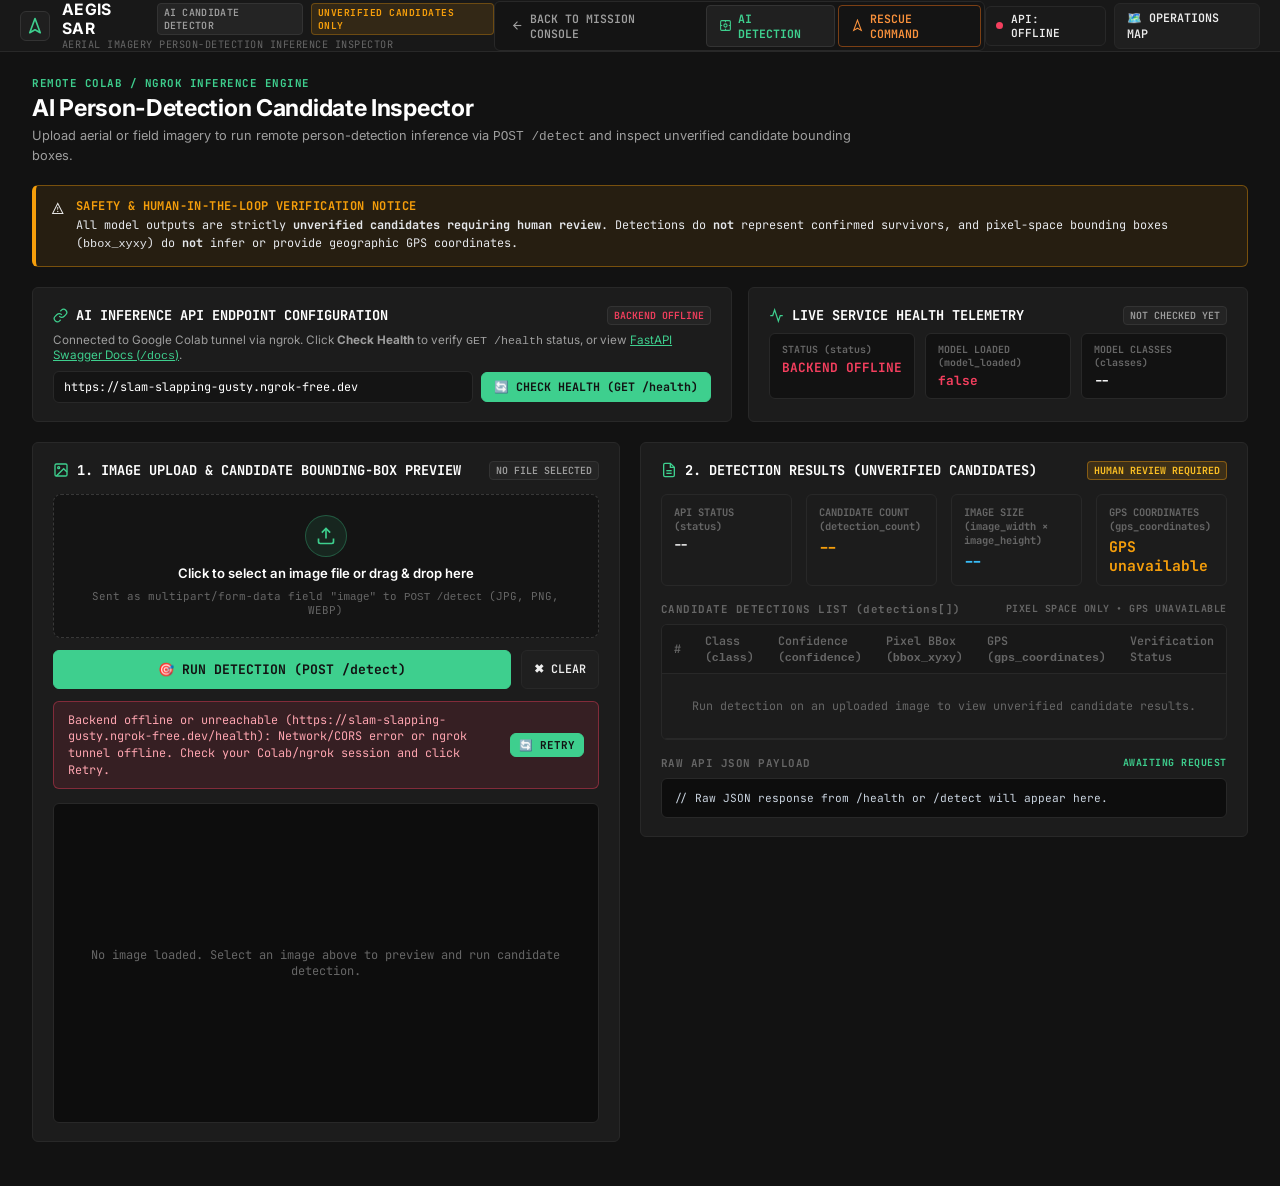
==== commit 16390eb0: "Update ResQSwarm AI backend endpoint - Align GET /health handler with live ResQSwarm schema (status:" ====
--- a/ai-detection.html
+++ b/ai-detection.html
@@ -398,7 +398,7 @@
             <span class="health-metric-val" id="healthStatusVal">--</span>
           </div>
           <div class="health-metric-box">
-            <span class="health-metric-lbl">DETECTOR LOADED (detector_loaded)</span>
+            <span class="health-metric-lbl">MODEL LOADED (model_loaded)</span>
             <span class="health-metric-val" id="healthDetectorLoadedVal">--</span>
           </div>
           <div class="health-metric-box">
@@ -432,7 +432,7 @@
             Click to select an image file or drag &amp; drop here
           </div>
           <div class="mono" style="font-size: 0.68rem; color: var(--text-muted);">
-            Sent as multipart/form-data field <code>"file"</code> to <code>POST /detect</code> (JPG, PNG, WEBP)
+            Sent as multipart/form-data field <code>"image"</code> to <code>POST /detect</code> (JPG, PNG, WEBP)
           </div>
         </div>
 
@@ -486,7 +486,7 @@
         <div class="kpi-row-grid mono" style="grid-template-columns: repeat(4, 1fr); margin-bottom: 16px;">
           <div class="kpi-card" style="padding: 10px 12px;">
             <span class="kpi-lbl">API STATUS (status)</span>
-            <span class="kpi-val" id="resStatusVal" style="font-size: 0.98rem; color: #fff;">--</span>
+            <span class="kpi-val" id="resStatusVal" style="font-size: 0.78rem; line-height: 1.25; color: #fff;">--</span>
           </div>
           <div class="kpi-card" style="padding: 10px 12px;">
             <span class="kpi-lbl">CANDIDATE COUNT (detection_count)</span>
@@ -547,9 +547,12 @@
     /**
      * AEGIS SAR AI Candidate Detection Client
      * Connects to Google Colab FastAPI service via ngrok:
-     * - GET  /health -> { status, detector_loaded, classes }
-     * - POST /detect -> FormData("file") -> { status, image_width, image_height, detections: [{ class, confidence, bbox_xyxy }], detection_count, gps_coordinates, warning }
+     * - GET  /health -> { status: "ok", model_loaded: true, classes: { "0": "Person" } }
+     * - POST /detect -> FormData("image") -> { image_width, image_height, detection_count, detections: [{ class, confidence, bbox_xyxy, status }], status, gps_coordinates, warning }
      */
+    const HEALTH_TIMEOUT_MS = 10000;
+    const DETECT_TIMEOUT_MS = 35000;
+
     const apiBaseUrlInput = document.getElementById('apiBaseUrlInput');
     const apiDocsLink = document.getElementById('apiDocsLink');
     const btnCheckHealth = document.getElementById('btnCheckHealth');
@@ -644,14 +647,19 @@
       headerApiStatusText.textContent = 'API: CHECKING...';
       healthHttpBadge.textContent = 'CONNECTING...';
 
+      const controller = new AbortController();
+      const timer = setTimeout(() => controller.abort(), HEALTH_TIMEOUT_MS);
+
       try {
         const response = await fetch(`${baseUrl}/health`, {
           method: 'GET',
           headers: {
             'Accept': 'application/json',
             'ngrok-skip-browser-warning': 'true'
-          }
+          },
+          signal: controller.signal
         });
+        clearTimeout(timer);
 
         const rawText = await response.text();
         let data;
@@ -668,12 +676,15 @@
           throw new Error(`HTTP ${response.status}: ${JSON.stringify(data)}`);
         }
 
-        // Populate exact fields returned by GET /health: status, detector_loaded, classes
-        healthStatusVal.textContent = data.status !== undefined ? String(data.status) : 'unknown';
-        healthStatusVal.style.color = data.status === 'running' ? 'var(--accent-emerald)' : 'var(--accent-amber)';
-
-        healthDetectorLoadedVal.textContent = data.detector_loaded !== undefined ? String(data.detector_loaded) : 'unknown';
-        healthDetectorLoadedVal.style.color = data.detector_loaded === true ? 'var(--accent-emerald)' : 'var(--accent-red)';
+        // Populate exact fields returned by GET /health: status, model_loaded (or detector_loaded), classes
+        const statusStr = data.status !== undefined ? String(data.status) : 'unknown';
+        const isHealthyStatus = statusStr === 'ok' || statusStr === 'running';
+        healthStatusVal.textContent = statusStr;
+        healthStatusVal.style.color = isHealthyStatus ? 'var(--accent-emerald)' : 'var(--accent-amber)';
+
+        const loadedVal = data.model_loaded !== undefined ? data.model_loaded : data.detector_loaded;
+        healthDetectorLoadedVal.textContent = loadedVal !== undefined ? String(loadedVal) : 'unknown';
+        healthDetectorLoadedVal.style.color = loadedVal === true ? 'var(--accent-emerald)' : 'var(--accent-red)';
 
         if (data.classes && typeof data.classes === 'object') {
           const formattedClasses = Object.entries(data.classes)
@@ -690,12 +701,16 @@
         healthHttpBadge.style.color = 'var(--accent-emerald)';
 
         headerApiDot.style.background = 'var(--accent-emerald)';
-        headerApiStatusText.textContent = `API: ${String(data.status || 'ONLINE').toUpperCase()}`;
+        headerApiStatusText.textContent = `API: ${statusStr.toUpperCase()}`;
 
         if (detectionStatusBanner.classList.contains('error')) {
           setStatusBanner(null, '');
         }
       } catch (err) {
+        clearTimeout(timer);
+        const reason = err.name === 'AbortError'
+          ? 'Health check timed out after 10s'
+          : (err.message === 'Failed to fetch' ? 'Network/CORS error or ngrok tunnel offline' : err.message);
         healthStatusVal.textContent = 'BACKEND OFFLINE';
         healthStatusVal.style.color = 'var(--accent-red)';
         healthDetectorLoadedVal.textContent = 'false';
@@ -707,7 +722,7 @@
         headerApiStatusText.textContent = 'API: OFFLINE';
         setStatusBanner(
           'error',
-          `Backend offline or unreachable (${baseUrl}/health): ${err.message}. Check your Colab/ngrok session and click Retry.`,
+          `Backend offline or unreachable (${baseUrl}/health): ${reason}. Check your Colab/ngrok session and click Retry.`,
           false,
           checkApiHealth
         );
@@ -802,7 +817,7 @@
     }
 
     /**
-     * 3. Run Detection (POST /detect with FormData field "file")
+     * 3. Run Detection (POST /detect with FormData field "image" per /docs OpenAPI schema)
      * Do NOT manually set the multipart Content-Type header; browser sets boundary automatically.
      */
     async function runDetection() {
@@ -819,10 +834,14 @@
 
       btnRunDetection.disabled = true;
       btnRunDetection.textContent = '⏳ RUNNING DETECTION...';
-      setStatusBanner('loading', `Uploading "${selectedImageFile.name}" to POST ${baseUrl}/detect (field: "file")...`, true);
+      setStatusBanner('loading', `Uploading "${selectedImageFile.name}" to POST ${baseUrl}/detect (field: "image")...`, true);
+
+      const controller = new AbortController();
+      const timer = setTimeout(() => controller.abort(), DETECT_TIMEOUT_MS);
 
       try {
         const formData = new FormData();
+        formData.append('image', selectedImageFile);
         formData.append('file', selectedImageFile);
 
         const response = await fetch(`${baseUrl}/detect`, {
@@ -831,8 +850,10 @@
             'Accept': 'application/json',
             'ngrok-skip-browser-warning': 'true'
           },
-          body: formData
+          body: formData,
+          signal: controller.signal
         });
+        clearTimeout(timer);
 
         const rawText = await response.text();
         let data;
@@ -863,11 +884,15 @@
           false
         );
       } catch (err) {
+        clearTimeout(timer);
+        const reason = err.name === 'AbortError'
+          ? 'Detection request timed out after 35s'
+          : (err.message === 'Failed to fetch' ? 'Network/CORS error or ngrok tunnel offline' : err.message);
         headerApiDot.style.background = 'var(--accent-red)';
         headerApiStatusText.textContent = 'API: ERROR / OFFLINE';
         setStatusBanner(
           'error',
-          `Backend offline or detection request failed (${baseUrl}/detect): ${err.message}`,
+          `Backend offline or detection request failed (${baseUrl}/detect): ${reason}`,
           false,
           runDetection
         );
@@ -883,7 +908,7 @@
     function renderDetectionResponse(data) {
       // 1. Top-level fields
       resStatusVal.textContent = data.status !== undefined ? String(data.status) : '--';
-      resStatusVal.style.color = data.status === 'ok' ? 'var(--accent-emerald)' : '#fff';
+      resStatusVal.style.color = data.status === 'ok' ? 'var(--accent-emerald)' : 'var(--accent-amber)';
 
       const detectionsList = Array.isArray(data.detections) ? data.detections : [];
       const countVal = data.detection_count !== undefined ? data.detection_count : detectionsList.length;
